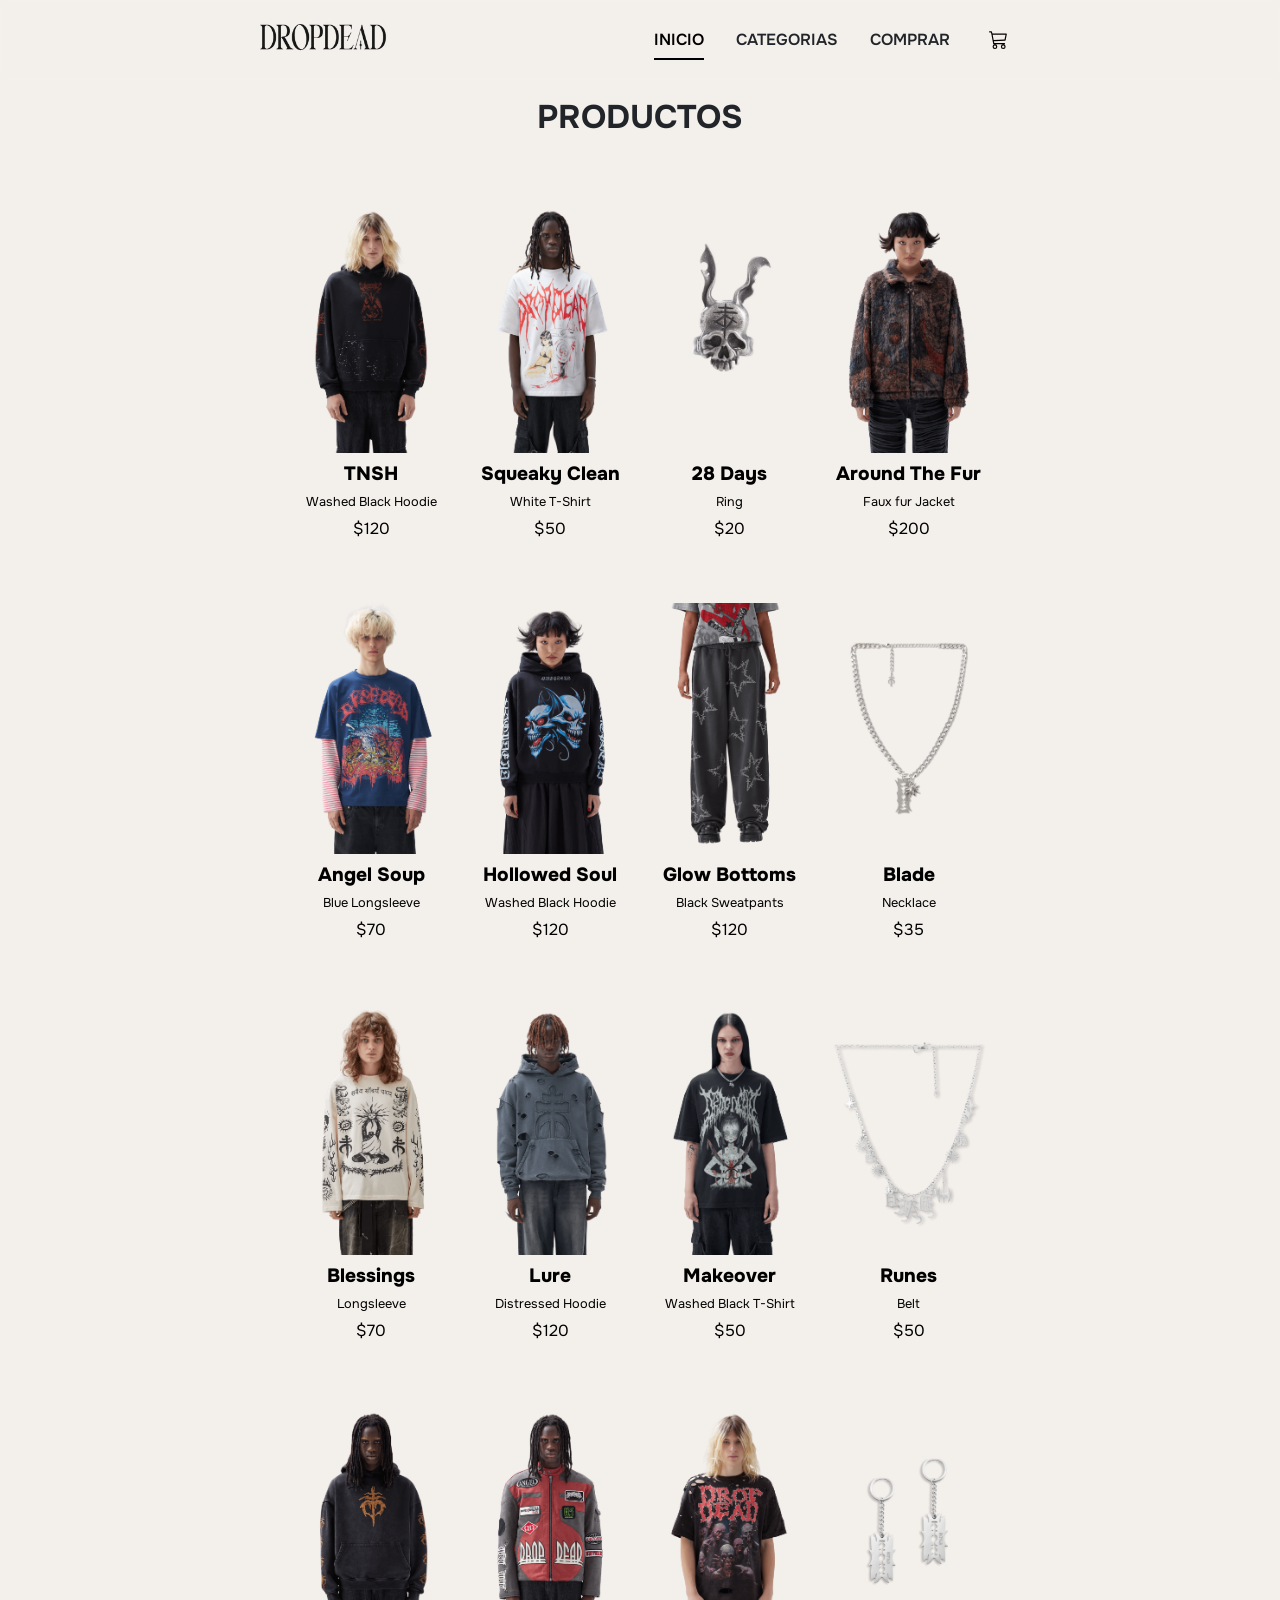
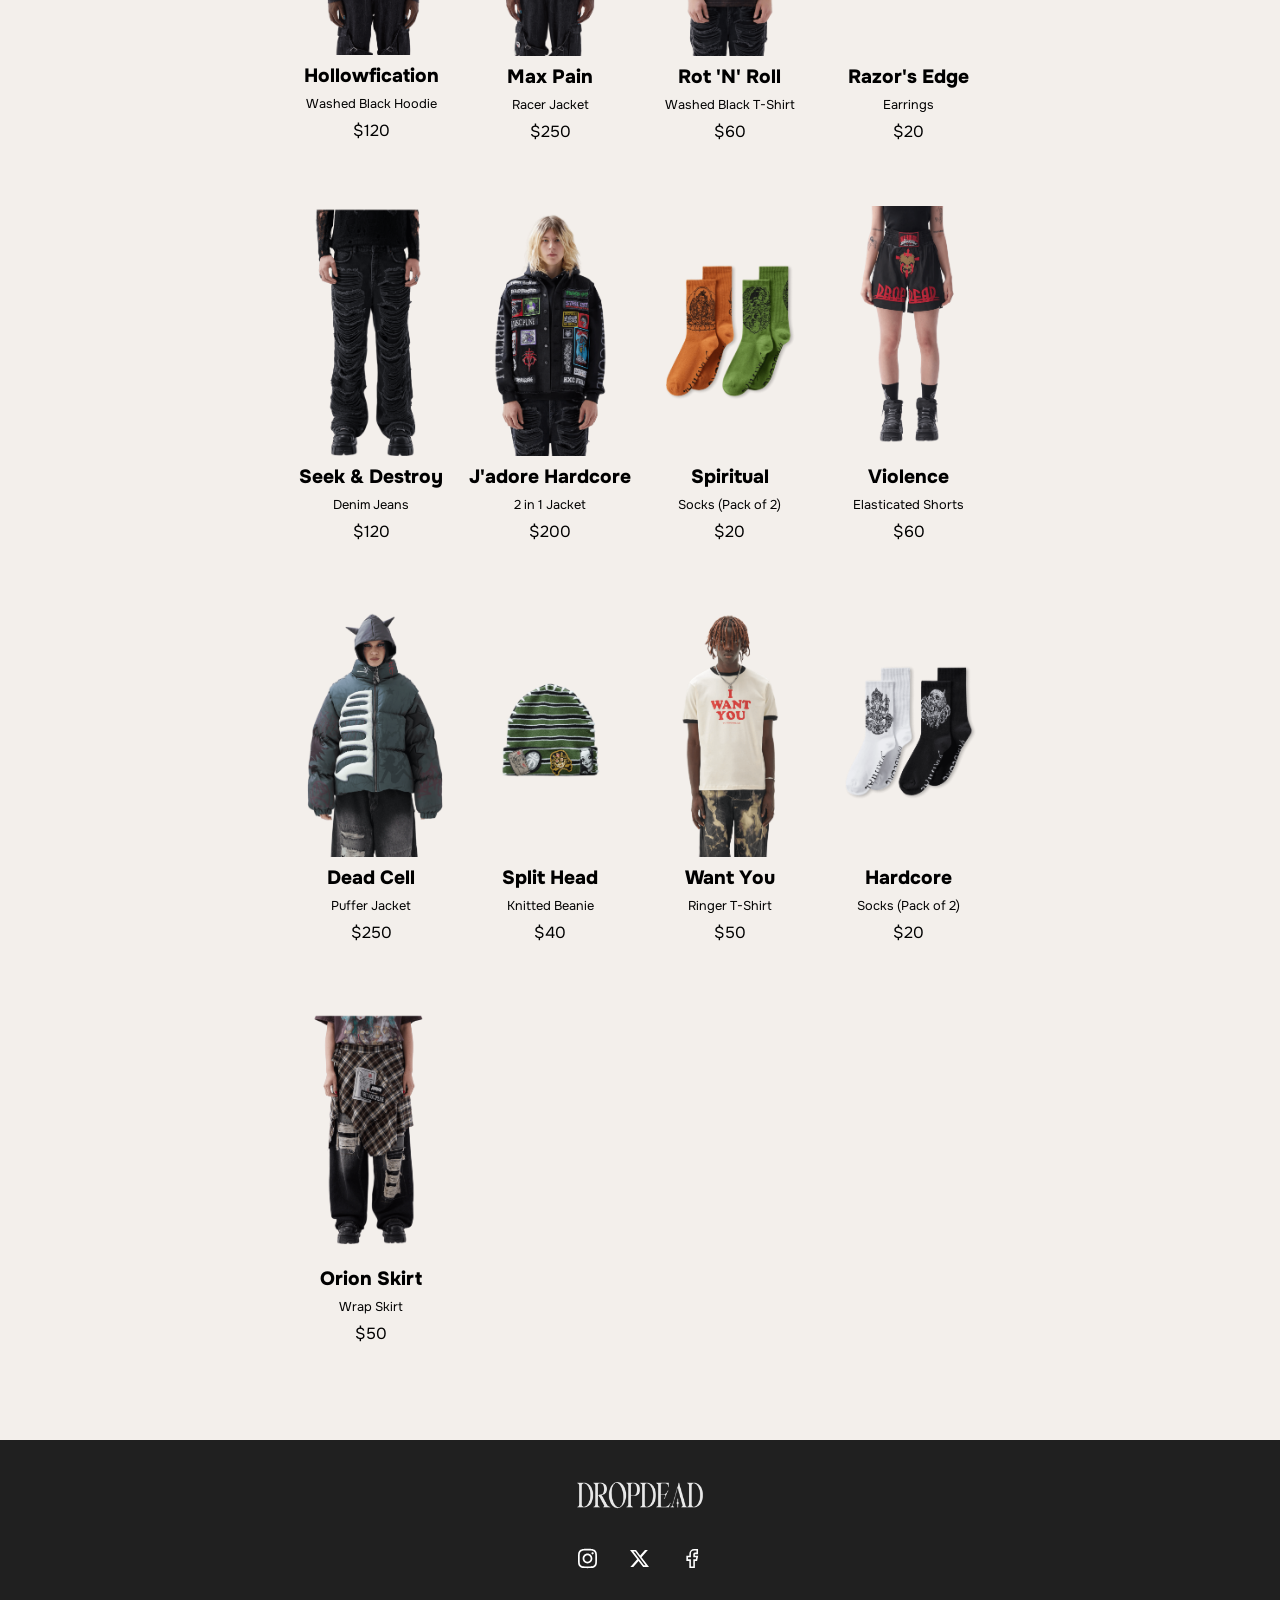
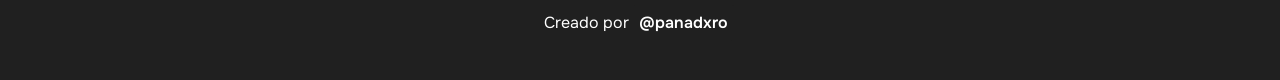
==== categorias.html @ 0d73b80f "-" ====
<!doctype html>
<html lang="es">
    <head>
        <meta charset="utf-8" />
        <title>DROPDEAD E-COMMERCE</title>
        <meta name="viewport" content="width=device-width, initial-scale=1.0,user-scalable=no" />
        <link rel="shortcut icon" href="assets/icon/faviconDrop.png" />
        <link rel="stylesheet" href="css/bootstrap.css">
        <link rel="stylesheet" href="css/style.css">
    </head>
    <body>
    <header>
      <nav class="navt">
        <h1><a href="index.html">DROPDEAD</a></h1>
        <ul class="nav-list nav-underline">
          <li><a class="nav-link active" href="index.html">INICIO</a></li>
          <li class="dropdown">
            <a class="nav-link" href="#pag-categorias">CATEGORIAS</a>
            <ul class="dropdown-menu">
              <li><a href="#pag-categorias">TODO</a></li>
              <li><a href="?cat=Remeras">REMERAS</a></li>
              <li><a href="?cat=Buzos">BUZOS</a></li>
              <li><a href="?cat=Camperas">CAMPERAS</a></li>
              <li><a href="?cat=Pantalones">PANTALONES</a></li>
              <li><a href="?cat=Accesorios">ACCESORIOS</a></li>
            </ul>
          </li>
          <li><a class="nav-link" href="comprar.html">COMPRAR</a></li>
          <li>
            <button class="icon a-cart" type="button" data-bs-toggle="offcanvas" data-bs-target="#offcanvasRight" aria-controls="offcanvasRight">
              <small class="d-lg-none">Carrito</small>
              <span class="badge bg-danger cantidades-carrito">0</span>
            </button>           
          </li>
        </ul>
      </nav>  
    </header>
      <main id="pag-categorias">
        <section class="seccion-productos">
          <h1 class="titulo-2" id="tit-categoria">PRODUCTOS</h1>
          <div id="productos"> 
          </div>
        </section>   
        <sidebar class="offcanvas offcanvas-end" tabindex="-1" id="offcanvasRight" aria-labelledby="offcanvasRightLabel">
          <section class="carrito-section">
            <div class="cart-head">
              <button type="button" class="btn-close" data-bs-dismiss="offcanvas" aria-label="Close"></button>
              <h2>CARRITO</h2>
              <button id="reset"><small>Vaciar carrito</small>
                <span class="badge bg-danger cantidades-carrito">0</span>
              </button>
            </div>
            <ul id="lista-carrito">
              
            </ul>
            <article class="info">
              <p>TOTAL:<span id="total-carrito"></span></p>
              <a href="comprar.html" id="botonCompra" class="boton">Comprar</a>
            </article>
          </section>
        </sidebar>
          <div class="modal fade" id="modal-publicidad" tabindex="-1" aria-labelledby="exampleModalCenterTitle" style="display: none;" aria-hidden="true">
            <section class="modal-dialog modal-lg modal-dialog-centered">
              <picture class="modal-content">
                <button type="button" class="btn-close" data-bs-dismiss="modal" aria-label="Close"></button>
                <source media="(max-width: 576px)" srcset="./assets/fondos/banner-squeaky-clean.png">
                <source media="(max-width: 1024px)" srcset="./assets/fondos/banner-hollowfication.png">
                <img id="banner" src="./assets/fondos/banner-dead-cell.png" alt="">
              </picture>
            </section>
          </div>
          
          <div class="modal fade" id="modalAutor" tabindex="-1" aria-labelledby="exampleModalCenterTitle" style="display: none;" aria-hidden="true">
            <section class="modal-dialog modal-lg modal-dialog-centered">
              <div class="modal-content">
                <section class="modal-body">
                  <article class="datosAutor">
                    <h3>PANADERO LUCAS</h3>
                    <a class="link-correo" href="mailto:lucasn.panadero@gmail.com">Contactame por correo</a>
                    <p>Final de Programación I e Interacción con Dispositivos Móviles</p>
                    <p>Programación y Diseño Web DWT2AP 2024</p>
                    <ul>
                      <li><a href="https://www.linkedin.com/in/panadxro" target="_blank" class="icon a-linkedin"><small class="d-none">Linkedin</small></a></li>
                      <li><a href="https://github.com/panadxro" target="_blank" class="icon a-github"><small class="d-none">Github</small></a></li>
                      <li><a href="https://www.behance.net/panadxro" target="_blank" class="icon a-behance"><small class="d-none">Behance</small></a></li>
                    </ul>
                  </article>
                  <figure>
                    <img title="Lucas Panadero" src="assets/fondos/profile.jpg" alt="Foto de perfil de Lucas Panadero">
                  </figure>
                </section>
                <div class="modal-footer">
                  <button type="button" data-bs-dismiss="modal">Close</button>
                </div>
              </div>
            </section>
          </div>
        </main>

    <footer>
      <h4><a href="index.html">DROPDEAD</a></h4>
      <ul>
        <li><a href="https://www.instagram.com/dropdeadofficial" target="_blank" class="icon a-insta"><small class="d-none">Instagram</small></a></li>
        <li><a href="https://twitter.com/DropDeadUK" target="_blank" class="icon a-tw"><small class="d-none">Twitter</small></a></li>
        <li><a href="https://www.facebook.com/DROPDEADOFFICIAL/" target="_blank" class="icon a-fb"><small class="d-none">Facebook</small></a></li>
      </ul>
      <article>
        <p>Creado por</p>
        <button type="button" data-bs-toggle="modal" data-bs-target="#modalAutor">@panadxro</button>
      </article>
    </footer>  
    <script src="js/bootstrap.bundle.min.js"></script>
    <script src="js/parcial.js"></script>
  </body>
</html>
---- css/style.css ----
@import url('https://fonts.googleapis.com/css2?family=Onest:wght@100;400;600;900&display=swap');

*, *::after, *::before {
  padding: 0;
  margin: 0;
  box-sizing: border-box;
  font-family: Onest;
}
html {
  scroll-behavior: smooth;
}
body {
  position: relative;
  background-color: #f3efeb;
}
img, figure {
  width: 100%;
  object-fit: cover;
  object-position: center;
  overflow: hidden;
}
ul, ol {
  list-style: none;
}
a {
  text-decoration: none;
  color: black;
}
main > section {
  margin: 6em 8em;
}
button {
  background: none;
  border: none;
  font-weight: 600;
}
table {
  width: 100%;
}
tr {
  display: flex;
  justify-content: space-between;
  padding: 1em;
  background-color: white;
  border: solid #202020 1px;
}
table tr:first-child {
  border-bottom: none;
}
th {
  font-weight: normal;
}
iframe {
  height: 100%;
  width: 100%;
  object-fit: contain;
  object-position: center;
  overflow: hidden;
}
/* Componentes */
.boton {
  background-color: #202020;
  max-width: max-content;
  color: white;
  padding: 1em;
  font-weight: bold;
  border-radius: .2em;
}
.boton:hover {
  background-color: #393939;
  transition: background-color 0.2s ease-in-out;
}
.icon {
  background-repeat: no-repeat;
  background-size: 1.2rem;
  background-position: center;
  height: 1.3em;
  width: 1.3em;
  background-color: transparent;
  border: none;
}
/* Header */
header {
  width: 100vw;
  position: fixed;
  top: 0;
  z-index: 2;
  backdrop-filter: blur(.1rem);
}
.navt {
  display: flex;
  justify-content: space-evenly;
  align-items: center;
  height: 5rem;
  position: sticky;
  transition: background-color .3s ease, filter .3s ease-in-out;
}
.navt h1 a {
  background: url(../assets/icon/NEW_SITE_LOGO_BLACK_220x.png) no-repeat center center;
  height: 2rem;
  aspect-ratio: 110 / 27;
  display: inline-block;
  text-indent: -999px;
  overflow: hidden;
  background-size: contain;
}
.nav-list {
  display: flex;
  justify-content: space-between;
  align-items: center;
  gap: 1em;
}
.nav-list > li {
  font-weight: 600;
  padding: .5em;
}
.nav-list a {
  padding: .5em;
}
.dropdown:hover .dropdown-menu { 
  display: block !important;
  backdrop-filter: blur(.1rem);
  background-color: #dfdfdf;
  border: none;
}
.dropdown-menu {
  border-radius: 0;
  margin-top: .5em;
}
.dropdown-menu li a{
  display: block;
  padding: 1em;
  color: black;
}
.dropdown-menu li a:hover{
  background-color: #bfbfbf;
}
.a-cart {
  padding: 1em;
  background-image: url("data:image/svg+xml,<svg xmlns='http://www.w3.org/2000/svg' fill='currentColor' class='bi bi-cart3' viewBox='0 0 16 16'><path d='M0 1.5A.5.5 0 0 1 .5 1H2a.5.5 0 0 1 .485.379L2.89 3H14.5a.5.5 0 0 1 .49.598l-1 5a.5.5 0 0 1-.465.401l-9.397.472L4.415 11H13a.5.5 0 0 1 0 1H4a.5.5 0 0 1-.491-.408L2.01 3.607 1.61 2H.5a.5.5 0 0 1-.5-.5M3.102 4l.84 4.479 9.144-.459L13.89 4zM5 12a2 2 0 1 0 0 4 2 2 0 0 0 0-4m7 0a2 2 0 1 0 0 4 2 2 0 0 0 0-4m-7 1a1 1 0 1 1 0 2 1 1 0 0 1 0-2m7 0a1 1 0 1 1 0 2 1 1 0 0 1 0-2'/></svg>");
  position: relative;
}
.a-cart > .badge {
  padding: .3em .6em;
  border-radius: 0 !important;
  position: absolute;
  top: 0;
  right: -11px;
}
/* Cart */
.carrito-section {
  flex-direction: column;
  justify-content: space-between;
  height: 100%;
  position: relative;
}
.offcanvas {
  background-color: #f3efeb !important;
  padding: 1em;
}
.cart-head {
  display: flex;
  flex-direction: row;
  justify-content: space-between;
  align-items: center;
}
.cart-head h2 {
  font-size: 1.2em;
  font-weight: 800;
}

#reset {
  padding: 1em;
  border: none;
  position: relative;
  background-image: url("data:image/svg+xml,<svg xmlns='http://www.w3.org/2000/svg' width='24' height='24' fill='currentColor' class='bi bi-trash3-fill' viewBox='0 0 16 16'><path d='M11 1.5v1h3.5a.5.5 0 0 1 0 1h-.538l-.853 10.66A2 2 0 0 1 11.115 16h-6.23a2 2 0 0 1-1.994-1.84L2.038 3.5H1.5a.5.5 0 0 1 0-1H5v-1A1.5 1.5 0 0 1 6.5 0h3A1.5 1.5 0 0 1 11 1.5m-5 0v1h4v-1a.5.5 0 0 0-.5-.5h-3a.5.5 0 0 0-.5.5M4.5 5.029l.5 8.5a.5.5 0 1 0 .998-.06l-.5-8.5a.5.5 0 1 0-.998.06Zm6.53-.528a.5.5 0 0 0-.528.47l-.5 8.5a.5.5 0 0 0 .998.058l.5-8.5a.5.5 0 0 0-.47-.528ZM8 4.5a.5.5 0 0 0-.5.5v8.5a.5.5 0 0 0 1 0V5a.5.5 0 0 0-.5-.5'/></svg>");
  background-repeat: no-repeat;
  background-position: center;
}
#reset > small {
  display: none;
}
#reset > .badge{
  border-radius: 0 !important;
  position: absolute;
  top: 0;
  left: -10px;
}
#lista-carrito {
  list-style: none;
  display: flex;
  margin-block: 1em;
  padding-block-end: 10em;
  gap: 1.5em;
  flex-direction: column;
  width: 100%;
  height: 100%;
  overflow: overlay;
  scrollbar-gutter: stable;
}
.item-producto {
  display: flex;
  padding: .5em;
  align-items: center;
  justify-content: space-between;
  gap: 3em;
}
.descrip-car{
  display: flex;
  justify-content: center;
  gap: 1em;
}
.cantidad-prod {
  display: inline-block;
  text-align: end;
}
.miniportada {
  width: 5em;
  aspect-ratio: 1 / 1;
}
#pag-comprar .del {
  display: none;
}
.del {
  font-weight: 800;
  border: none;
  margin: 1em;
}
.del:hover {
  color: #393939;
  text-decoration: underline;
}
.product-del {
  padding: .5em;
  display: block;
  cursor: pointer;
  font-weight: 800;
}
.titulo-car {
  line-height: 1.5em;
  font-size: 1em;
  font-weight: 800;
  width: 100%;
}
.titulo-car p {
  display: flex;
  justify-content: space-between;
}
.no-productos {
  display: flex;
  height: 100%;
  justify-content: center;
  align-items: center;
  font-size: calc(1rem + .5vw);
  font-weight: bold;
}
.info {
  position: sticky;
  bottom: 0;
  background-color: #f3efeb;
  border-top: solid 1px rgb(189, 189, 189);
  padding-block: 1em;
  display: flex;
  flex-direction: column;
  gap: 1em;
}
.info p {
  font-weight: 800;
  display: flex;
  margin-inline: .5em;
}
#total-carrito{
  display: inline-block;
  text-align: end;
  flex: auto;
}
#botonCompra {
  max-width: 100%;
  border: none;
  padding: 1em 3em;
  text-align: center;
  background-color: #202020;
  color: white;
}
#botonCompra:hover {
  background-color: #393939;
} 
.desabilitado {
  background-color: #c2bfbc !important;
  cursor: not-allowed;
}
.cantidades-carrito {
  display: none;
}
/* Footer */
footer {
  background: #202020;
  color: white;
  height: 15rem;
  padding: 2em;
  display: flex;
  flex-direction: column;
  align-items: center;
  justify-content: space-around;
}
footer h4 a {
  background: url(../assets/icon/NEW_SITE_LOGO_BLACK_220x.png) no-repeat center center;
  filter: invert(100%);
  height: 2rem;
  aspect-ratio: 110 / 27;
  display: inline-block;
  text-indent: -999px;
  overflow: hidden;
  background-size: contain;
}
footer ul {
  display: flex;
  justify-content: center;
}
footer ul li {
  padding: 1em;
}
footer ul li a {
  display: inline-block;
  height: 2rem;
  width: 2rem;
}
footer p {
  display: inline;
}
footer button {
  background-color: #202020;
  border-radius: .4em;
  color: white;
  display: inline;
  border: none;
  padding: .5em;
  margin-left: -.1em;
}
footer button:hover {
  background-color: #393939;
}
footer button:active {
  background-color: #202020;
}
footer a {
  color: white;
}
.a-insta {
  background-image: url("data:image/svg+xml,<svg fill='currentColor' style='color: white' xmlns='http://www.w3.org/2000/svg' viewBox='0 0 448 512'><!--!Font Awesome Free 6.5.1 by @fontawesome - https://fontawesome.com License - https://fontawesome.com/license/free Copyright 2024 Fonticons, Inc.--><path d='M224.1 141c-63.6 0-114.9 51.3-114.9 114.9s51.3 114.9 114.9 114.9S339 319.5 339 255.9 287.7 141 224.1 141zm0 189.6c-41.1 0-74.7-33.5-74.7-74.7s33.5-74.7 74.7-74.7 74.7 33.5 74.7 74.7-33.6 74.7-74.7 74.7zm146.4-194.3c0 14.9-12 26.8-26.8 26.8-14.9 0-26.8-12-26.8-26.8s12-26.8 26.8-26.8 26.8 12 26.8 26.8zm76.1 27.2c-1.7-35.9-9.9-67.7-36.2-93.9-26.2-26.2-58-34.4-93.9-36.2-37-2.1-147.9-2.1-184.9 0-35.8 1.7-67.6 9.9-93.9 36.1s-34.4 58-36.2 93.9c-2.1 37-2.1 147.9 0 184.9 1.7 35.9 9.9 67.7 36.2 93.9s58 34.4 93.9 36.2c37 2.1 147.9 2.1 184.9 0 35.9-1.7 67.7-9.9 93.9-36.2 26.2-26.2 34.4-58 36.2-93.9 2.1-37 2.1-147.8 0-184.8zM398.8 388c-7.8 19.6-22.9 34.7-42.6 42.6-29.5 11.7-99.5 9-132.1 9s-102.7 2.6-132.1-9c-19.6-7.8-34.7-22.9-42.6-42.6-11.7-29.5-9-99.5-9-132.1s-2.6-102.7 9-132.1c7.8-19.6 22.9-34.7 42.6-42.6 29.5-11.7 99.5-9 132.1-9s102.7-2.6 132.1 9c19.6 7.8 34.7 22.9 42.6 42.6 11.7 29.5 9 99.5 9 132.1s2.7 102.7-9 132.1z'/></svg>");
}
.a-tw {
  background-image: url("data:image/svg+xml,<svg xmlns='http://www.w3.org/2000/svg' width='16' height='16' fill='currentColor' style='color: white' class='bi bi-twitter-x' viewBox='0 0 16 16'><path d='M12.6.75h2.454l-5.36 6.142L16 15.25h-4.937l-3.867-5.07-4.425 5.07H.316l5.733-6.57L0 .75h5.063l3.495 4.633L12.601.75Zm-.86 13.028h1.36L4.323 2.145H2.865z'/></svg>");
}
.a-fb {
  background-image: url("data:image/svg+xml,<svg xmlns='http://www.w3.org/2000/svg' width='1em' height='1em' viewBox='0 0 24 24'><path fill='currentColor' style='color: white' d='M8 6a6 6 0 0 1 6-6h5v6.5h-4v2h4.247L17.802 15H15v9H8v-9H4.25V8.5H8zm6-4a4 4 0 0 0-4 4v4.5H6.25V13H10v9h3v-9h3.198l.555-2.5H13v-4a2 2 0 0 1 2-2h2V2z'/></svg>");
  background-size: 1.2rem;
}
/* Modal Autor */
#modalAutor {
  z-index: 1;
}
#modalAutor .modal-content {
  background-color: floralwhite;
}
#modalAutor .modal-body {
  display: flex;
  justify-content: space-between;
}
#modalAutor article {
  display: flex;
  flex-direction: column;
  gap: 1em;
}
#modalAutor figure {
  width: auto;
}
#modalAutor img {
  width: 250px;
}
#modalAutor ul {
  display: flex;
  flex-direction: row;
  gap: .5em;
}
#modalAutor li a {
  display: block;
  padding: 1.1em;
  border-radius: .3em;
}
#modalAutor .modal-footer button {
  padding: .5em 1em;
  color: white;
  background-color: #202020;
}
.datosAutor h3 {
  font-size: calc(1.325em + 0.9vw);
}
.link-correo {
  display: -webkit-inline-box;
  font-weight: 600;
}
.link-correo:hover {
  color: #393939;
  text-decoration: underline;
}
.a-linkedin {
  background-image: url('/assets/icon/linkedin.svg');
  background-size: 1.5rem 2rem;
}
.a-github {
  background-image: url('/assets/icon/github.svg');
  background-size: 1.8rem 1.8rem;
  color: white;
}
.a-behance {
  background-image: url('/assets/icon/behance.svg');
  background-size: 2rem 2rem;
}
/* Presentación */
.inicio {
  display: flex;
  flex-direction: row;
  justify-content: space-evenly;
  align-items: center;
  min-height: 100dvh;
  margin: 0;
}
.inicio article {
  display: flex;
  flex-direction: column;
  justify-content: space-between;
  width: 30rem;
  gap: 2em;
}
.inicio article p {
  line-height: 2em;
  font-weight: 600;
}
.inicio h2 {
  font-size: calc(1.375rem + 1.5vw);
  text-wrap: pretty;
}
.inicio figure {
  max-width: 20rem;
}
/* Nosotros */
.nosotros {
  display: flex;
  flex-direction: column;
  align-items: center;
  gap: 2em;
}
.nosotros article {
  display: flex;
  gap: 2em;
  align-items: center;
}
.nosotros article > p {
  line-height: 2em;
  font-size: 1.1em;
  font-weight: 600;
}
.nosotros picture {
  width: 20vw;
  overflow: hidden;
}
.nosotros picture img {
  width: 100%;
}
.nosotros p {
  max-width: 30rem;
}
/* Detalles */
.detalles {
  display: flex;
  flex-direction: column;
  align-items: center;
  gap: 3em;
}
.detalle-box {
  display: flex;
  gap: 4em;
}
.detalle-box article {
  display: flex;
  flex-direction: column;
  gap: .5em;
  text-align: center;
  min-width: 15rem;
  max-width: 15rem;
}
.detalle-box h3 {
  display: flex;
  flex-direction: column;
  align-items: center;
  gap: 1em;
}
.detalles > p {
  text-align: center;
  line-height: 2em;
}
.detalles > p a {
  color: green;
  font-weight: 600;
}
.detalles > p a:hover {
  color: limegreen;
  text-decoration: underline;
}
#botellas::before {
  display: block;
  content: '';
  background-image: url("../assets/icon/bottle.svg");
  background-size: 4rem 4rem;
  background-repeat: no-repeat;
  width: 4rem;
  height: 4rem;
}
#co2::before {
  display: block;
  content: '';
  background-image: url("../assets/icon/earth.svg");
  background-size: 4rem 4rem;
  background-repeat: no-repeat;
  width: 4rem;
  height: 4rem;
}
#arboles::before {
  display: block;
  content: '';
  background-image: url("../assets/icon/trees.svg");
  background-size: 4rem 4rem;
  background-repeat: no-repeat;
  width: 4rem;
  height: 4rem;
} 
.novedades {
  display: flex;
}
.novedades figure {
  background-color: #bfbfbf;
  max-height: 25rem;
  max-width: 50rem;
}
/* Novedades */
.novedades {
  width: 80%;
}
.novedades > figure {
  aspect-ratio: 16 / 9;
}
.carousel-caption {
  background-color: rgba(0, 0, 0, .4);
}
/* Newsletter */
.newsletter {
  display: flex;
  flex-direction: column;
  align-items: center;
  gap: 2rem;
}
.newsletter p {
  font-weight: 600;
  font-size: 1.1em;
}
.form-newsletter {
  display: flex;
  flex-direction: column;
  justify-content: center;
  align-items: center;
  gap: 2em;
  max-height: 40rem;
}
.form-newsletter fieldset {
  border: none;
  display: flex;
  flex-direction: column;
  gap: 2em;
}
.form-newsletter legend {
  display: none;
}
.form-newsletter div {
  display: flex;
  flex-direction: column;
  width: 40rem;
}
.form-newsletter fieldset div label {
  display: none;
}
.form-newsletter fieldset div input {
  height: 4rem;
  padding: 1em;
}
.form-newsletter textarea {
  padding: 1em;
  resize: none;
  height: 8rem;
}
.form-newsletter .boton {
  cursor: pointer;
  padding: 0;
}
.form-newsletter .boton input {
  padding: 1.5em;
  background:none;
  color: white;
  width: 40rem;
  font-weight: bold;
  border: none;
  cursor: pointer;
}
/* Categorias */
#modal-publicidad {
  z-index: 3;
}
#modal-publicidad .modal-content {
  overflow: hidden;
  position: relative;
}
#modal-publicidad .modal-content .btn-close {
  position: absolute;
  background-color: white;
  filter: invert(100%);
  right: 0;
  margin: .5em;
}
/* PRODUCTOS */
.sec-productos {
  display: flex;
  flex-direction: column;
  align-items: center;
  gap: 4em;
}
.sec-productos .card:nth-child(n + 9) {
  display: none;
}
.seccion-productos {
  display: flex;
  flex-direction: column;
  align-items: center;
  gap: 4em;
}
.titulo-2 {
  text-transform: uppercase;
  font-size: calc(1.325rem + 0.9vw);
}
#productos {
  display: grid;
  grid-template-columns: repeat(4, 1fr);
  row-gap: 4em;
  width: 70%;
  margin: auto;
}
.card {
  display: flex;
  align-items: center;
  max-width: 20rem;
  background: none;
  border: none;
  position: relative;
  /* flex: 1 0 230px; */
}
.card a {
  display: flex;
  flex-direction: column;
  align-items: center;
  gap: .5em;
}
.card figure {
  aspect-ratio: 5 / 7;
}
.card h3 {
  font-size: 1.2em;
  font-weight: 800;
}
.card p {
  font-size: .8em;
}
.price {
  font-size: 1em !important;
}
.card:hover .add {
  display: block;
}
.card > .add {
  display: none;
  padding: 1em;
  font-size: .8em;
  font-weight: bold;
  text-transform: uppercase;
  color: #f3efeb;
  border: none;
  position: absolute;
  width: 100%;
  bottom: 25%;
  z-index: 1;
}
/* Comprar */
.sect-comprar {
  display: flex;
  /* align-items: center; */
  margin: 0;
  padding: 5em;
  min-height: 100vh;
  justify-content: space-around;
}
.sect-comprar .carrito-section {
  height: fit-content;
}
.sect-comprar #lista-carrito {
  width: 35vw;
  height: fit-content;
  padding: 0;
}
.sect-comprar form {
  display: flex;
  flex-direction: column;
  justify-content: center;
  align-items: center;
  gap: 1em;
  width: 35vw;
}
.sect-comprar legend {
  font-weight: bold;
}
.sect-comprar form fieldset {
  border: none;
  display: flex;
  flex-direction: column;
  gap: 1em;
  width: 100%;
  margin-block: 1em;
}
.sect-comprar form div {
  display: flex;
  align-items: center;
  gap: 1em;
  position: relative;
}
#ofertas, #credito, #debito {
  width: fit-content;
  height: fit-content;
}
.entrada label {
  display: none;
  position: absolute;
  margin: .6em;
  font-size: .8em;
  top: 0;
}
.sect-comprar form fieldset div input {
  height: 4rem;
  /* padding: 2em 2em 1em .5em; */
  /* font-size: .8em; */
  padding: 1em;
  width: 100%;
  position: relative;
}
select {
  height: 4rem;
/*   padding: 2em 2em 1em .5em;
  font-size: .8em; */
  padding: 1em;
  width: 100%;
  position: relative;
}
.form-submit {
  display: flex;
  justify-content: space-between;
  min-width: 100%;
  padding: 0;
}
.sect-comprar form .boton input {
  padding: 1.5em;
  background:none;
  color: white;
  width: 100%;
  font-weight: bold;
  border: none;
  cursor: pointer;
}
.volver {
  background: none;
  border: none;
  font-weight: 600;
}
.volver:hover {
  content: '';
  color: #393939;
  text-decoration: underline;
}
#pag-comprar .info {
  background-color: #f3efeb;

}
#pag-comprar .cart-head{
  display: none;
}
#pag-comprar .desabilitado {
  display: none;
}
#pag-comprar .a-cart {
  cursor:default;
}

/* Comprobante */
#pag-comprobante {
  display: flex;
  flex-direction: column;
  justify-content: center;
  align-items: center;
  width: 60%;
  margin: auto;
  padding-block: 4em;
  min-height: 100vh;
  position: static;
}
#datosPersonales h1 {
  text-align: center;
  padding: 1em;
}
#pag-comprobante .a-cart {
  cursor: default;
}
#pag-comprobante #lista-carrito {
  padding: 0;
  width: 80%;
  margin: auto;
}
#pag-comprobante .del {
  display: none;
}
#pag-comprobante .cart-head{
  display: none;
}
#pag-comprobante .cart-head {
  display: none;
}
#pag-comprobante .info {
  position: static;
  background: none;
}
#pag-comprobante #botonCompra {
  margin: 1em;
}
#pag-comprobante .volver {
  display: none;
}
/* Detalle producto */
.detalle-producto {
  margin: auto;
  padding: 5em;
  width: 80%;
  min-height: 100vh;
  display: flex;
  justify-content: space-between;
  gap: 2em;
}
.detalle-producto .carousel {
  width: 65vh;
  max-width: 65vh;
  display: flex;
  flex-direction: column;
  justify-content: center;
  overflow: hidden;
}
.detalle-producto .carousel-inner {
  width: 500%;
  display: flex;
  flex-flow: row nowrap;
  justify-content: flex-start;
  align-items: center;
  padding: 1.2em;

  transition: all .5s ease;
  transform: translateX(0%);
}
.detalle-producto .carousel-item img {
  width: calc(100% / 5 - 2em);
  aspect-ratio: 1;
}
.detalle-producto img {
  object-fit: contain;
}
.detalle-producto .carousel-indicators {
  width: 100%;
  display: flex;
  flex-flow: row nowrap;
  justify-content: space-between;
  align-items: center;
}
.detalle-producto .carousel-indicators li {
  height: 4em;
  border-radius: .2em;
}
.detalle-producto .carousel-indicators img {
  width: 4em;
  aspect-ratio: 1;
  cursor: pointer;
}
.detalle-producto .carousel-indicators li:hover {
  background-color: black;
  transition: background-color 0.2s ease-in-out;
}
.detalle-producto .carousel-indicators .active {
  background-color: black;
}
#infoProducto {
  display: flex;
  flex-direction: column;
  gap: .5em;
  padding-block: 4em;
  width: 100vh;
  max-width: 100vh;
}
#cat-producto {
  color: white;
  font-weight: bold;
  font-size: .8em;
  background-color: black;
  padding: .2em .4em;
  border-radius: .3em;
  width: min-content;
}
#subtitulo-producto {
  font-weight: 600;
}
#precio-producto {
  font-weight: bold;
  font-size: calc(1rem + 0.6vw);
}
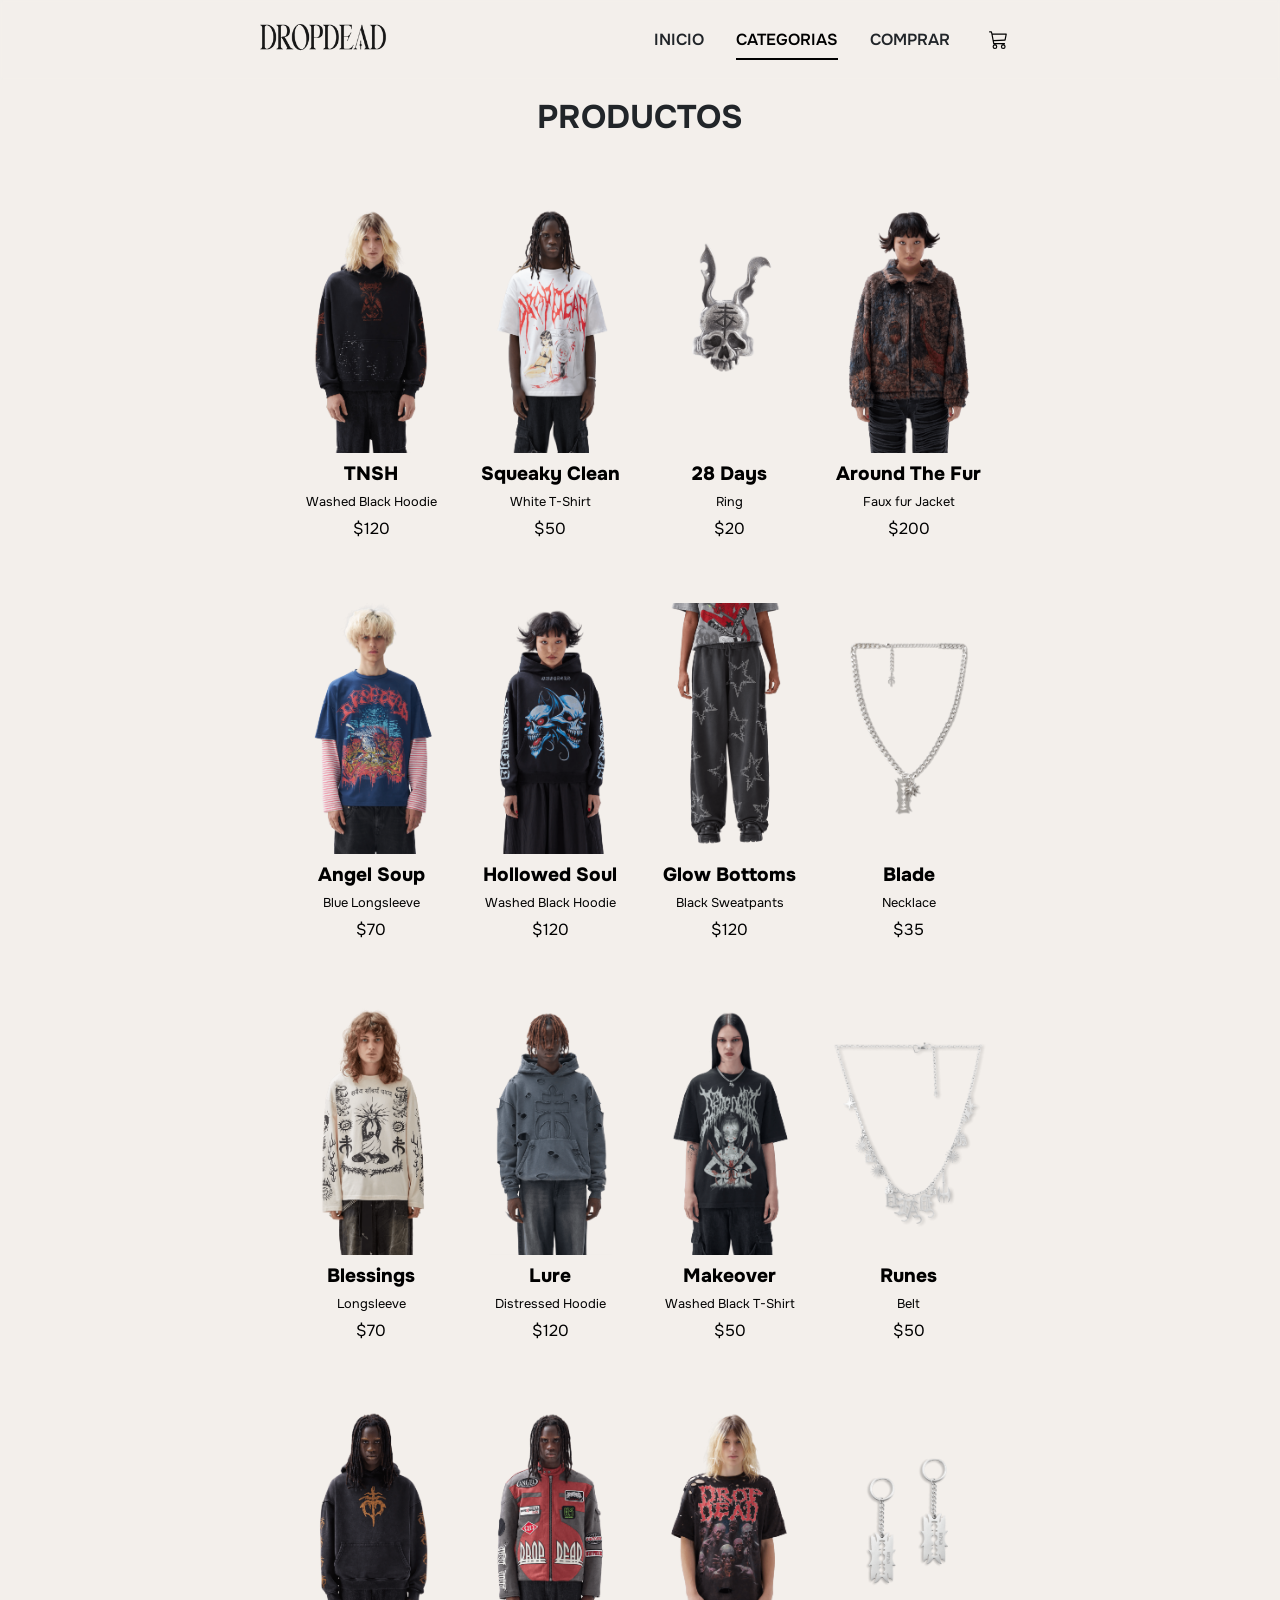
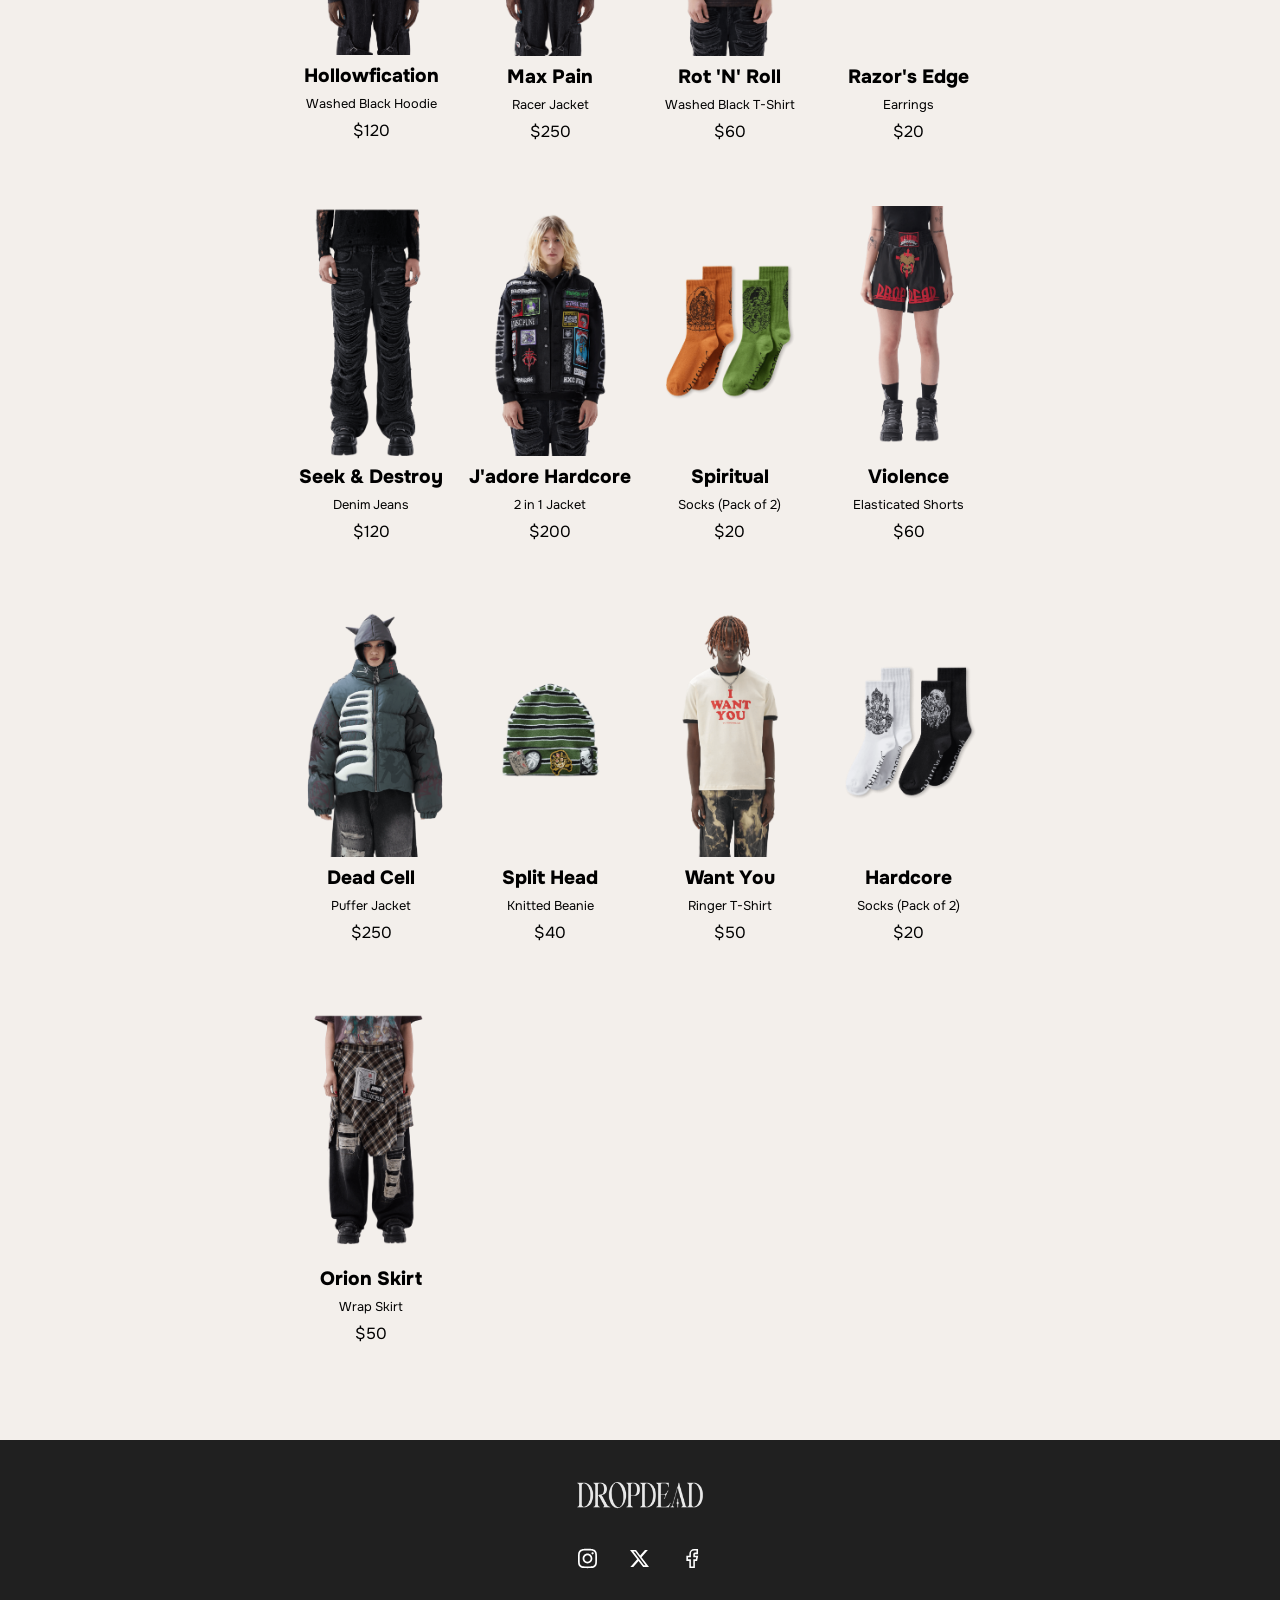
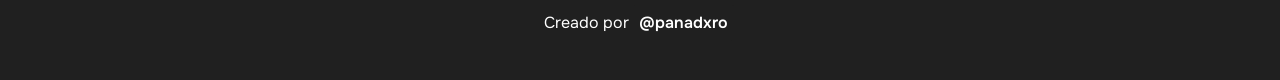
==== commit 2372ee75: "-" ====
--- a/categorias.html
+++ b/categorias.html
@@ -13,9 +13,9 @@
       <nav class="navt">
         <h1><a href="index.html">DROPDEAD</a></h1>
         <ul class="nav-list nav-underline">
-          <li><a class="nav-link active" href="index.html">INICIO</a></li>
+          <li><a class="nav-link" href="index.html">INICIO</a></li>
           <li class="dropdown">
-            <a class="nav-link" href="#pag-categorias">CATEGORIAS</a>
+            <a class="nav-link active" href="#pag-categorias">CATEGORIAS</a>
             <ul class="dropdown-menu">
               <li><a href="#pag-categorias">TODO</a></li>
               <li><a href="?cat=Remeras">REMERAS</a></li>
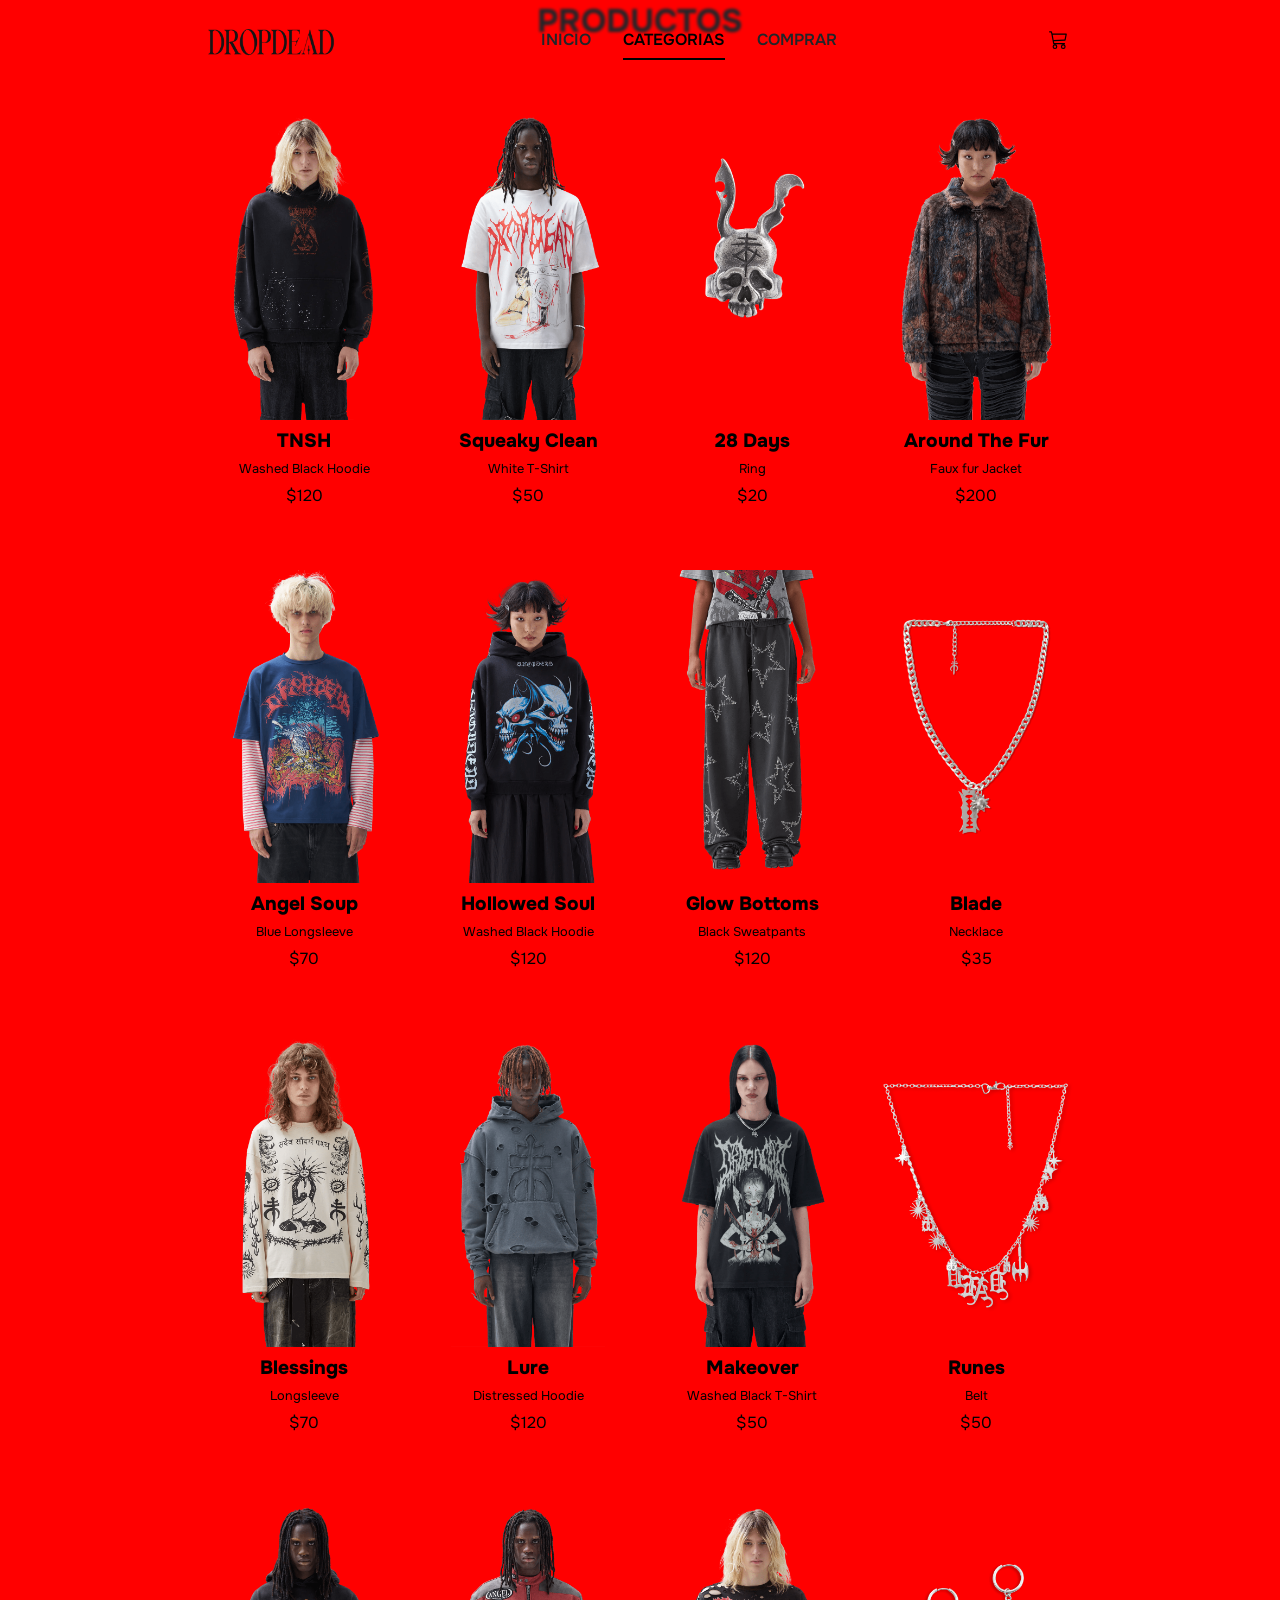
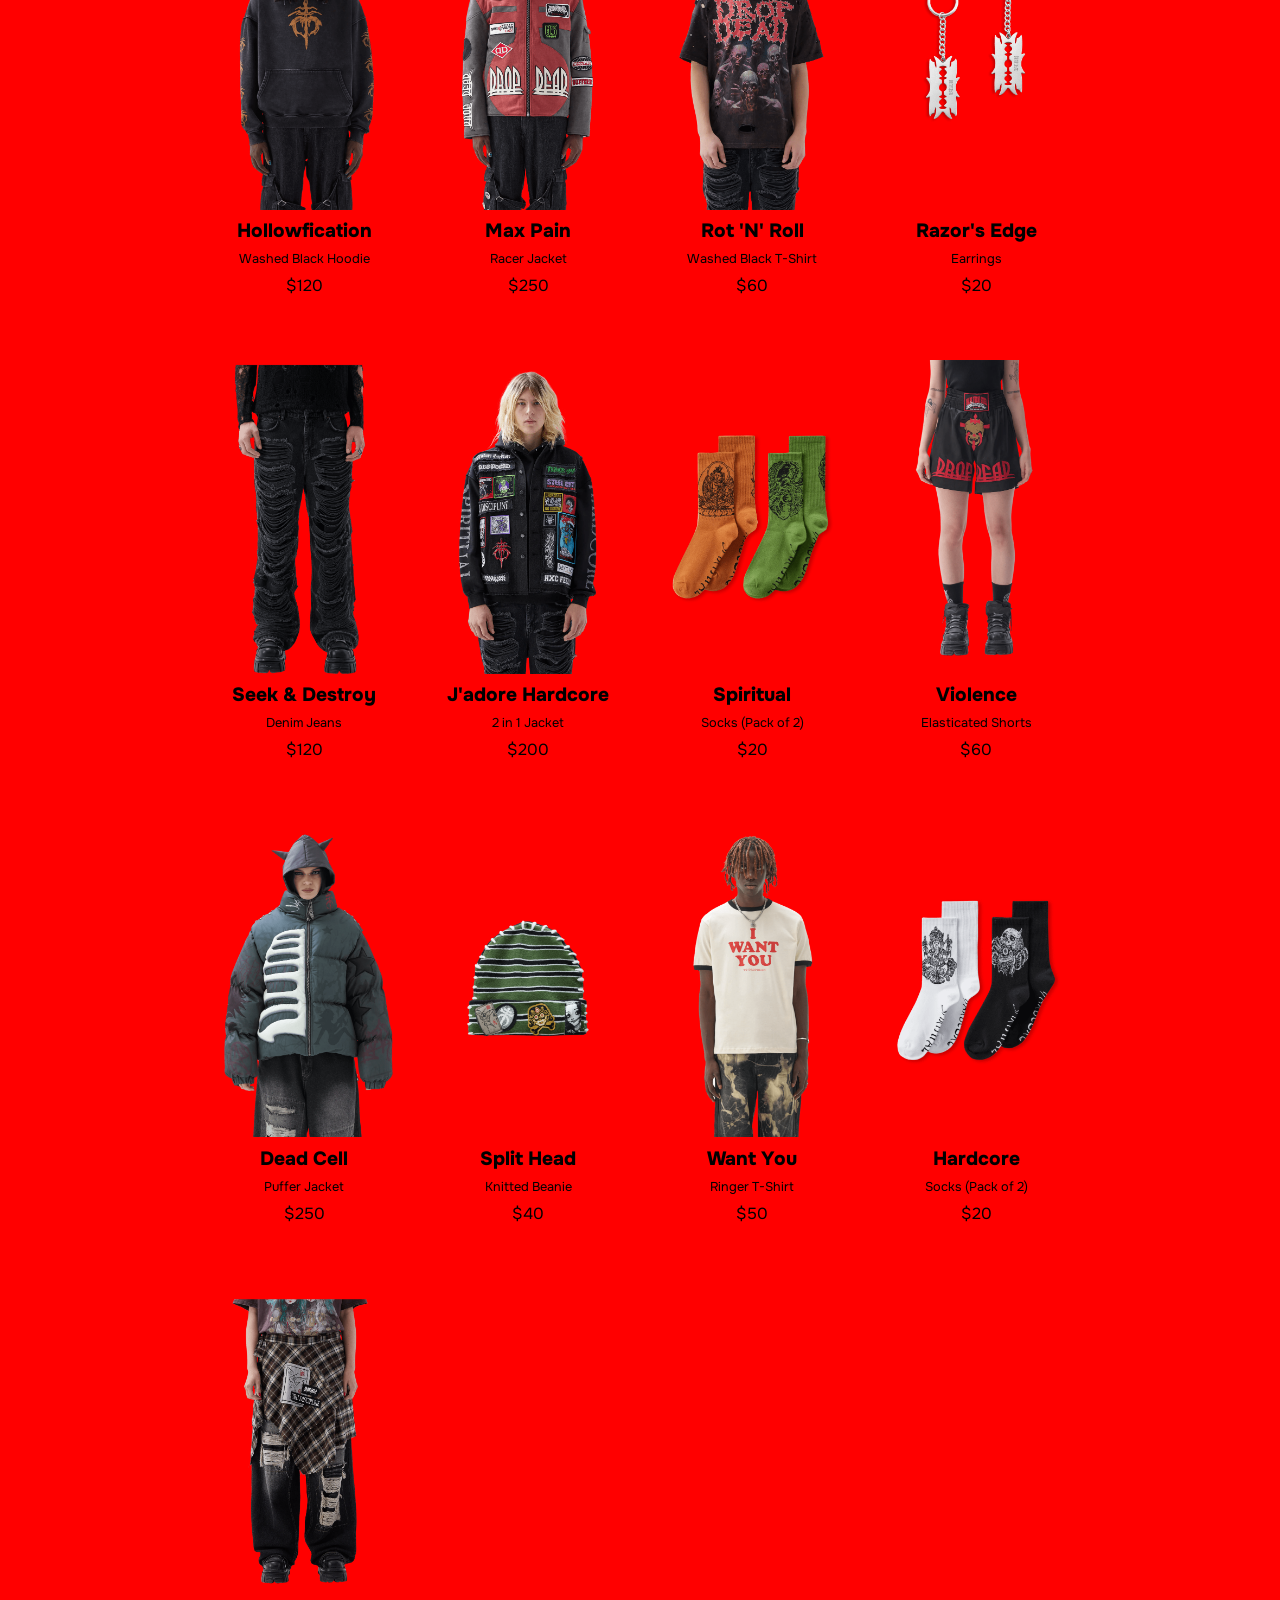
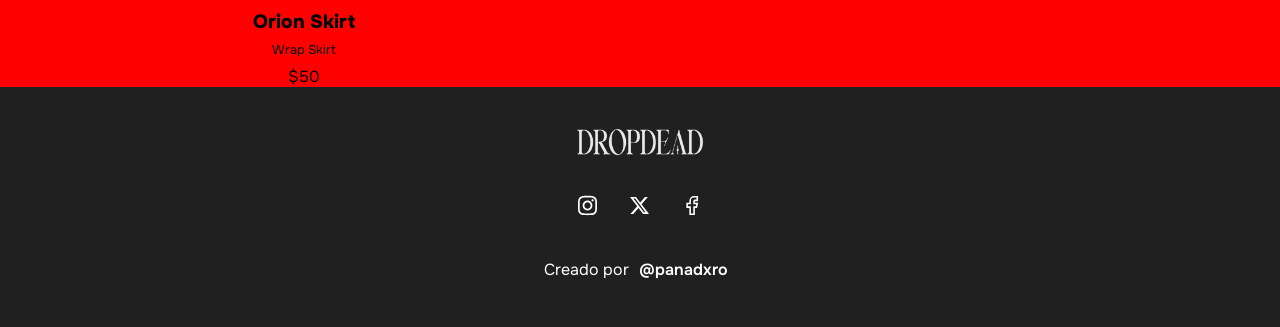
==== commit 83b4d2e6: "-" ====
--- a/categorias.html
+++ b/categorias.html
@@ -9,56 +9,102 @@
         <link rel="stylesheet" href="css/style.css">
     </head>
     <body>
-    <header>
-      <nav class="navt">
-        <h1><a href="index.html">DROPDEAD</a></h1>
-        <ul class="nav-list nav-underline">
-          <li><a class="nav-link" href="index.html">INICIO</a></li>
-          <li class="dropdown">
-            <a class="nav-link active" href="#pag-categorias">CATEGORIAS</a>
-            <ul class="dropdown-menu">
-              <li><a href="#pag-categorias">TODO</a></li>
-              <li><a href="?cat=Remeras">REMERAS</a></li>
-              <li><a href="?cat=Buzos">BUZOS</a></li>
-              <li><a href="?cat=Camperas">CAMPERAS</a></li>
-              <li><a href="?cat=Pantalones">PANTALONES</a></li>
-              <li><a href="?cat=Accesorios">ACCESORIOS</a></li>
-            </ul>
-          </li>
-          <li><a class="nav-link" href="comprar.html">COMPRAR</a></li>
-          <li>
-            <button class="icon a-cart" type="button" data-bs-toggle="offcanvas" data-bs-target="#offcanvasRight" aria-controls="offcanvasRight">
-              <small class="d-lg-none">Carrito</small>
+      <header class="navt">
+        <button 
+          class="icon a-burger" 
+          type="button" 
+          data-bs-toggle="offcanvas" 
+          data-bs-target="#navDesplegable" 
+          aria-controls="navDesplegable"
+          >
+          <small>Abrir navegador</small>
+        </button>
+        <h1><a class="a-logo" href="index.html">DROPDEAD</a></h1>
+        <nav 
+          class="nav-list offcanvas-start" 
+          id="navDesplegable" 
+          tabindex="-1" 
+          aria-labelledby="navDesplegable"
+          >
+          <div class="offcanvas-header">
+            <h2 class="offcanvas-title a-logo" 
+            id="offcanvasNavbarLabel">DropDead</h2>
+            <button 
+              class="btn-close shadow-none" 
+              data-bs-dismiss="offcanvas" 
+              data-bs-target="#navDesplegable"
+              type="button" 
+              aria-label="Close"
+              >
+              <small>Cerrar navegador</small>
+            </button>
+          </div>
+          <ul class="ul-list nav-underline" >
+            <li><a class="nav-link" href="index.html">INICIO</a></li>
+            <li class="dropdown">
+              <a 
+              class="nav-link active" 
+              data-bs-toggle="collapse" 
+              href="#dropdown-menu" 
+              role="button" 
+              aria-expanded="false" 
+              aria-controls="collapseExample">CATEGORIAS</a>
+              <ul class="collapse" id="dropdown-menu">
+                <li><a href="categorias.html">TODO</a></li>
+                <li><a href="categorias.html?cat=Remeras">REMERAS</a></li>
+                <li><a href="categorias.html?cat=Buzos">BUZOS</a></li>
+                <li><a href="categorias.html?cat=Camperas">CAMPERAS</a></li>
+                <li><a href="categorias.html?cat=Pantalones">PANTALONES</a></li>
+                <li><a href="categorias.html?cat=Accesorios">ACCESORIOS</a></li>
+              </ul>
+            </li>
+            <li><a class="nav-link" href="comprar.html">COMPRAR</a></li>
+          </ul>
+        </nav>
+        <button 
+          class="icon a-cart" 
+          type="button" 
+          data-bs-toggle="offcanvas" 
+          data-bs-target="#carritoDesplegable" 
+          aria-controls="carritoDesplegable"
+          >
+          <small>Carrito</small>
+          <span class="badge bg-danger cantidades-carrito">0</span>
+        </button>
+        <aside 
+          class="offcanvas offcanvas-end 
+          carrito-section" 
+          tabindex="-1" 
+          id="carritoDesplegable" 
+          aria-labelledby="offcanvasRightLabel"
+          >
+          <div class="cart-head">
+            <button
+             type="button"
+             class="btn-close"
+             data-bs-dismiss="offcanvas"
+             aria-label="Close"><small>Cerrar carrito</small></button>
+            <h2>CARRITO</h2>
+            <button id="reset"><small class="d-lg-none">Vaciar carrito</small>
               <span class="badge bg-danger cantidades-carrito">0</span>
-            </button>           
-          </li>
-        </ul>
-      </nav>  
-    </header>
+            </button>
+          </div>
+          <ul id="lista-carrito">
+          </ul>
+          <article class="info">
+            <p>TOTAL:<span id="total-carrito"></span></p>
+            <a class="boton" id="botonCompra" href="comprar.html">Comprar</a>
+          </article>
+        </aside>
+      </header>
+
       <main id="pag-categorias">
         <section class="seccion-productos">
           <h1 class="titulo-2" id="tit-categoria">PRODUCTOS</h1>
           <div id="productos"> 
           </div>
         </section>   
-        <sidebar class="offcanvas offcanvas-end" tabindex="-1" id="offcanvasRight" aria-labelledby="offcanvasRightLabel">
-          <section class="carrito-section">
-            <div class="cart-head">
-              <button type="button" class="btn-close" data-bs-dismiss="offcanvas" aria-label="Close"></button>
-              <h2>CARRITO</h2>
-              <button id="reset"><small>Vaciar carrito</small>
-                <span class="badge bg-danger cantidades-carrito">0</span>
-              </button>
-            </div>
-            <ul id="lista-carrito">
-              
-            </ul>
-            <article class="info">
-              <p>TOTAL:<span id="total-carrito"></span></p>
-              <a href="comprar.html" id="botonCompra" class="boton">Comprar</a>
-            </article>
-          </section>
-        </sidebar>
+
           <div class="modal fade" id="modal-publicidad" tabindex="-1" aria-labelledby="exampleModalCenterTitle" style="display: none;" aria-hidden="true">
             <section class="modal-dialog modal-lg modal-dialog-centered">
               <picture class="modal-content">
--- a/css/style.css
+++ b/css/style.css
@@ -1,5 +1,8 @@
 @import url('https://fonts.googleapis.com/css2?family=Onest:wght@100;400;600;900&display=swap');
-
+@import url('desktop.css') screen and (min-width:1200px);
+@import url('notebook.css') screen and (min-width:1024px) and (max-width:1199px);
+@import url('tablet.css') screen and (min-width:768px) and (max-width:1023px);
+@import url('mobile.css') screen and (min-width:320px) and (max-width:767px);
 *, *::after, *::before {
   padding: 0;
   margin: 0;
@@ -11,7 +14,7 @@
 }
 body {
   position: relative;
-  background-color: #f3efeb;
+  /* background-color: #f3efeb; */
 }
 img, figure {
   width: 100%;
@@ -26,9 +29,6 @@
   text-decoration: none;
   color: black;
 }
-main > section {
-  margin: 6em 8em;
-}
 button {
   background: none;
   border: none;
@@ -56,6 +56,12 @@
   object-fit: contain;
   object-position: center;
   overflow: hidden;
+}
+button small {
+  display: none;
+}
+a small {
+  display: none;
 }
 /* Componentes */
 .boton {
@@ -80,22 +86,19 @@
   border: none;
 }
 /* Header */
-header {
+.navt {
   width: 100vw;
   position: fixed;
   top: 0;
   z-index: 2;
   backdrop-filter: blur(.1rem);
-}
-.navt {
   display: flex;
   justify-content: space-evenly;
   align-items: center;
   height: 5rem;
-  position: sticky;
   transition: background-color .3s ease, filter .3s ease-in-out;
 }
-.navt h1 a {
+.a-logo {
   background: url(../assets/icon/NEW_SITE_LOGO_BLACK_220x.png) no-repeat center center;
   height: 2rem;
   aspect-ratio: 110 / 27;
@@ -103,36 +106,45 @@
   text-indent: -999px;
   overflow: hidden;
   background-size: contain;
+  vertical-align: sub;
 }
 .nav-list {
   display: flex;
   justify-content: space-between;
   align-items: center;
-  gap: 1em;
+}
+.navt > button:first-of-type {
+  display: none;
+}
+.offcanvas-header {
+  display: none;
+}
+.ul-list {
+  display: flex;
+  font-weight: 600;
+  gap: 2em;
 }
 .nav-list > li {
   font-weight: 600;
-  padding: .5em;
+  padding: .5em
 }
 .nav-list a {
   padding: .5em;
 }
-.dropdown:hover .dropdown-menu { 
-  display: block !important;
+.dropdown #dropdown-menu { 
   backdrop-filter: blur(.1rem);
-  background-color: #dfdfdf;
-  border: none;
-}
-.dropdown-menu {
+  border: none;
+  position: fixed;
+}
+#dropdown-menu {
   border-radius: 0;
-  margin-top: .5em;
-}
-.dropdown-menu li a{
+}
+#dropdown-menu li a{
   display: block;
-  padding: 1em;
+  padding: 1em 1.5em;
   color: black;
 }
-.dropdown-menu li a:hover{
+#dropdown-menu li a:hover{
   background-color: #bfbfbf;
 }
 .a-cart {
@@ -147,15 +159,83 @@
   top: 0;
   right: -11px;
 }
+@media (width <= 768px) {
+  .navt > button:first-of-type {
+    display: block;
+  }
+  .offcanvas-header {
+    display: flex;
+    justify-content: space-between;
+    width: 100%;
+  }
+  .nav-list {
+    position: fixed;
+    z-index: 1045;
+    display: flex;
+    justify-content: flex-start;
+    gap: 1em;
+    flex-direction: column;
+    max-width: 100%;
+    color: #212529;
+    visibility: hidden;
+    background-color: #f3efeb;
+    background-clip: padding-box;
+    outline: 0;
+    transition: 0.3s;
+    height: 100dvh;
+    padding: 1.5em;
+  }
+  .nav-list.offcanvas-start {
+    top: 0;
+    left: 0;
+    width: 100%;
+    border-right: 1px solid rgba(0, 0, 0, 0.175);
+    transform: translateX(-100%);
+    position: fixed;
+  }
+  .nav-list.showing, .offcanvas.hiding, .nav-list.show {
+    visibility: visible;
+  }
+  .nav-list.show:not(.hiding) {
+    transform: none;
+  }
+  .ul-list {
+    display: flex;
+    flex-direction: column;
+    gap: 0;
+    width: 100%;
+  }
+  .nav-underline .nav-link {
+    border-bottom: 0;
+    padding: 1em .5em;
+  }
+  .nav-link:hover {
+    background-color: #bfbfbf;
+  }
+  .dropdown #dropdown-menu { 
+    backdrop-filter: blur(.1rem);
+    filter: invert(0%) !important;
+    background-color: #f3efeb !important;
+    position: static;
+    border: none;
+  }
+  .a-burger {
+    padding: 1em;
+    border: none;
+    position: relative;
+    background-image: url("../assets/icon/list.svg");
+    background-repeat: no-repeat;
+    background-position: center;
+    background-size: 2rem 2rem;
+  }
+}
 /* Cart */
-.carrito-section {
+aside {
   flex-direction: column;
   justify-content: space-between;
-  height: 100%;
+  height: 100dvh;
+  background-color: #f3efeb !important;
   position: relative;
-}
-.offcanvas {
-  background-color: #f3efeb !important;
   padding: 1em;
 }
 .cart-head {
@@ -250,7 +330,7 @@
   display: flex;
   height: 100%;
   justify-content: center;
-  align-items: center;
+  align-items: flex-end;
   font-size: calc(1rem + .5vw);
   font-weight: bold;
 }
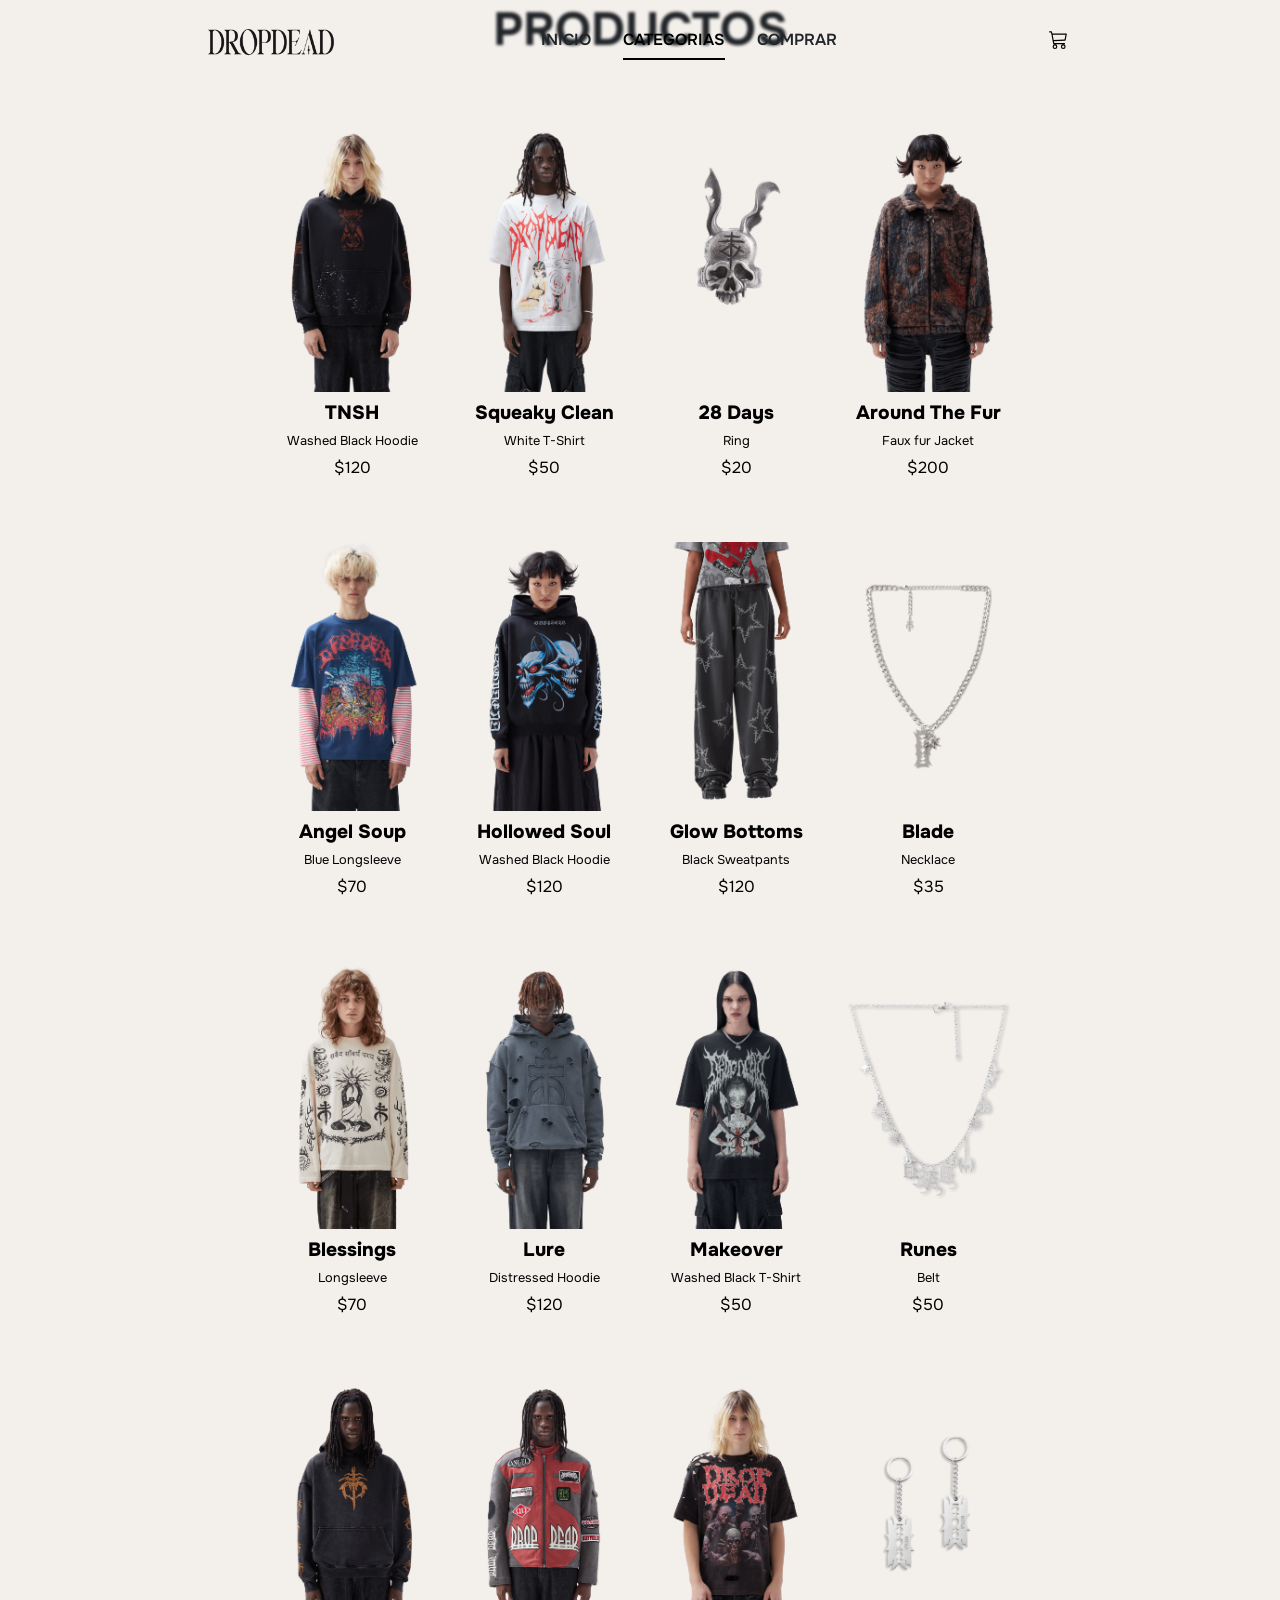
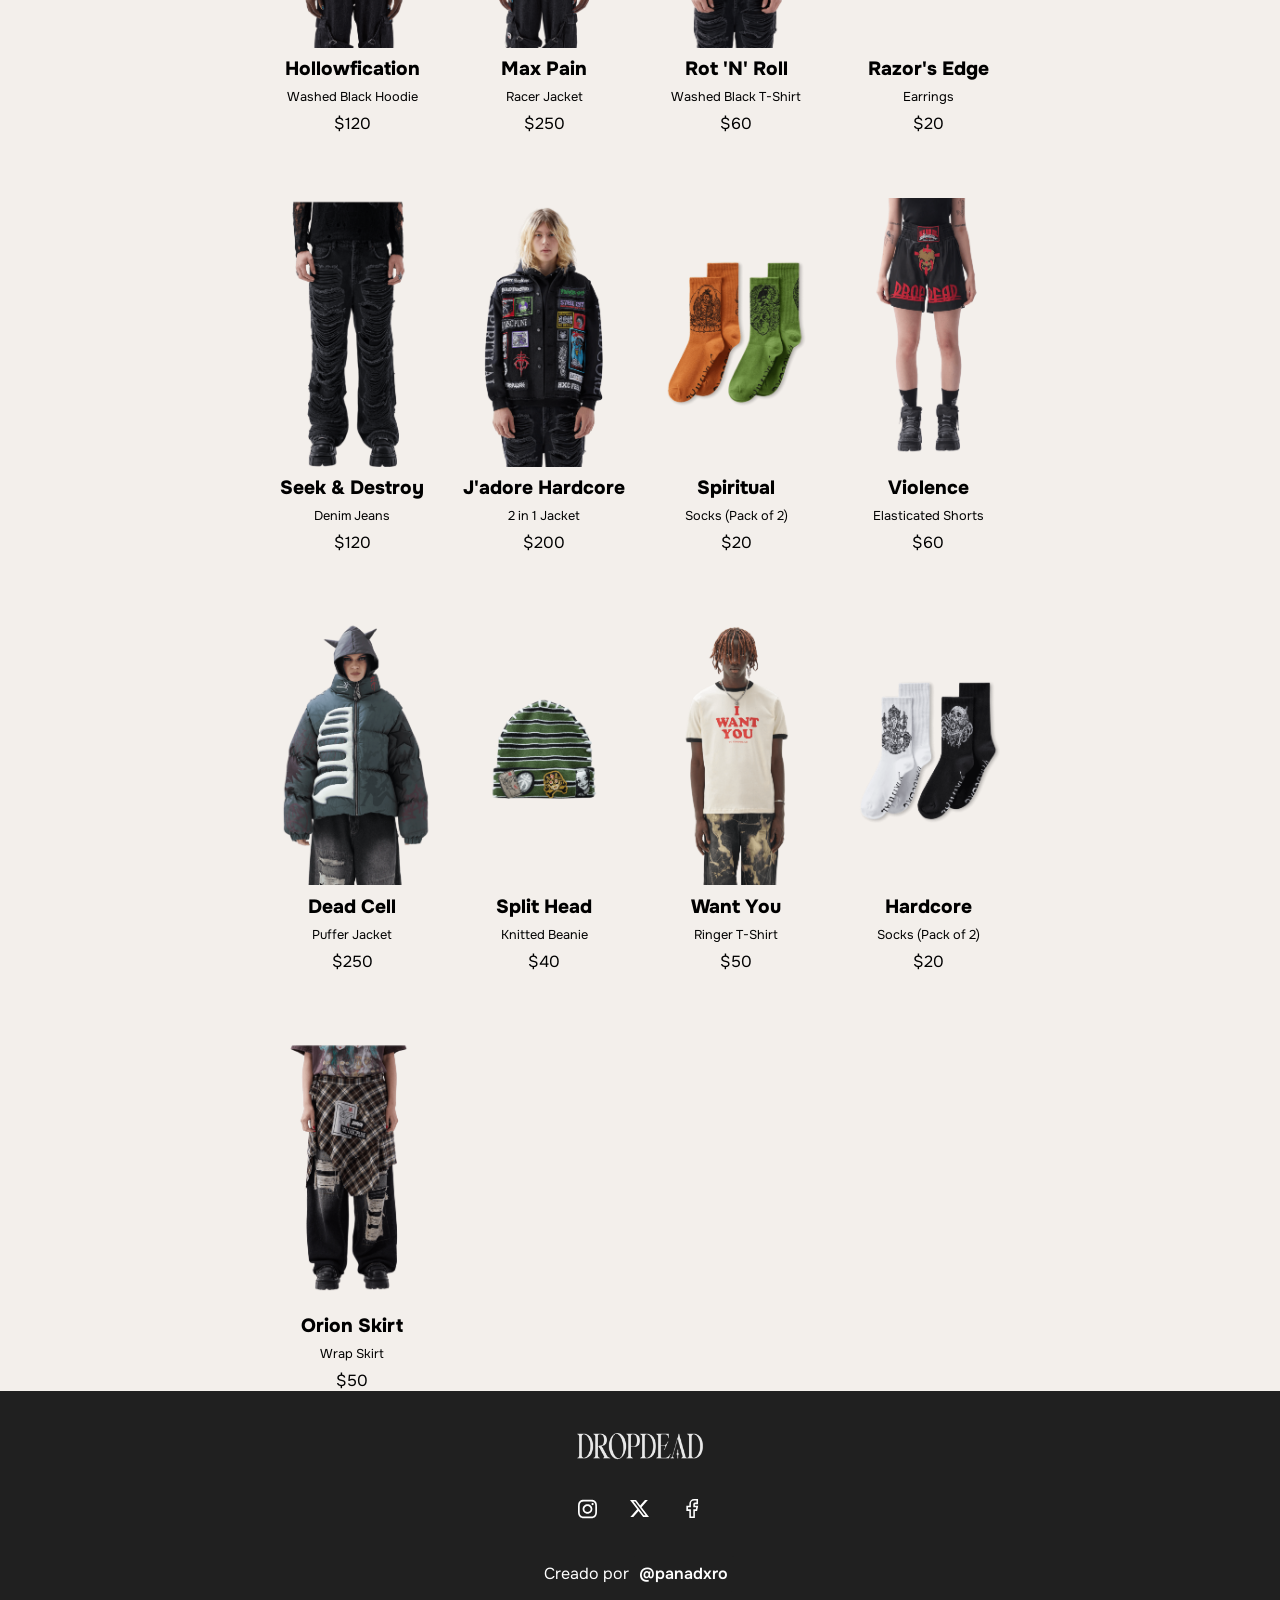
==== commit 3bc2bae1: "-" ====
--- a/categorias.html
+++ b/categorias.html
@@ -111,7 +111,7 @@
                 <button type="button" class="btn-close" data-bs-dismiss="modal" aria-label="Close"></button>
                 <source media="(max-width: 576px)" srcset="./assets/fondos/banner-squeaky-clean.png">
                 <source media="(max-width: 1024px)" srcset="./assets/fondos/banner-hollowfication.png">
-                <img id="banner" src="./assets/fondos/banner-dead-cell.png" alt="">
+                <img id="banner" src="./assets/fondos/banner-dead-cell.png" alt="Banner publicitario">
               </picture>
             </section>
           </div>
--- a/css/style.css
+++ b/css/style.css
@@ -1,8 +1,7 @@
 @import url('https://fonts.googleapis.com/css2?family=Onest:wght@100;400;600;900&display=swap');
-@import url('desktop.css') screen and (min-width:1200px);
-@import url('notebook.css') screen and (min-width:1024px) and (max-width:1199px);
-@import url('tablet.css') screen and (min-width:768px) and (max-width:1023px);
-@import url('mobile.css') screen and (min-width:320px) and (max-width:767px);
+@import url('desktop.css') screen and (min-width:1024px);
+
+@import url('mobile.css') screen and (min-width:320px) and (max-width:1023px);
 *, *::after, *::before {
   padding: 0;
   margin: 0;
@@ -14,7 +13,7 @@
 }
 body {
   position: relative;
-  /* background-color: #f3efeb; */
+  background-color: #f3efeb;
 }
 img, figure {
   width: 100%;
@@ -63,7 +62,15 @@
 a small {
   display: none;
 }
-/* Componentes */
+
+/* Variables */
+:root {
+  --titulo: calc(1.3rem + 2vw);
+  --margin-pc: 20vw;
+  --margin-cel: 1em;
+  --gap-pc: 4em;
+  --gap-cel: 2em;
+}
 .boton {
   background-color: #202020;
   max-width: max-content;
@@ -296,6 +303,8 @@
 }
 .miniportada {
   width: 5em;
+  min-width: 5em;
+  height: 5em;
   aspect-ratio: 1 / 1;
 }
 #pag-comprar .del {
@@ -497,72 +506,15 @@
   background-image: url('/assets/icon/behance.svg');
   background-size: 2rem 2rem;
 }
-/* Presentación */
-.inicio {
-  display: flex;
-  flex-direction: row;
-  justify-content: space-evenly;
-  align-items: center;
-  min-height: 100dvh;
-  margin: 0;
-}
-.inicio article {
-  display: flex;
-  flex-direction: column;
-  justify-content: space-between;
-  width: 30rem;
-  gap: 2em;
-}
-.inicio article p {
-  line-height: 2em;
-  font-weight: 600;
-}
-.inicio h2 {
-  font-size: calc(1.375rem + 1.5vw);
-  text-wrap: pretty;
-}
-.inicio figure {
-  max-width: 20rem;
-}
-/* Nosotros */
-.nosotros {
-  display: flex;
-  flex-direction: column;
-  align-items: center;
-  gap: 2em;
-}
-.nosotros article {
-  display: flex;
-  gap: 2em;
-  align-items: center;
-}
-.nosotros article > p {
-  line-height: 2em;
-  font-size: 1.1em;
-  font-weight: 600;
-}
-.nosotros picture {
-  width: 20vw;
-  overflow: hidden;
-}
-.nosotros picture img {
-  width: 100%;
-}
-.nosotros p {
-  max-width: 30rem;
-}
+
 /* Detalles */
-.detalles {
-  display: flex;
-  flex-direction: column;
-  align-items: center;
-  gap: 3em;
-}
 .detalle-box {
   display: flex;
-  gap: 4em;
-}
-.detalle-box article {
+}
+.detalles > p {
+  text-align: center;
+}
+.detalle-box li {
   display: flex;
   flex-direction: column;
   gap: .5em;
@@ -570,16 +522,14 @@
   min-width: 15rem;
   max-width: 15rem;
 }
-.detalle-box h3 {
-  display: flex;
-  flex-direction: column;
-  align-items: center;
-  gap: 1em;
-}
-.detalles > p {
+.detalle-box p {
+  display: flex;
+  flex-direction: column;
+  align-items: center;
+  gap: .5em;
   text-align: center;
-  line-height: 2em;
-}
+}
+
 .detalles > p a {
   color: green;
   font-weight: 600;
@@ -624,9 +574,6 @@
   max-width: 50rem;
 }
 /* Novedades */
-.novedades {
-  width: 80%;
-}
 .novedades > figure {
   aspect-ratio: 16 / 9;
 }
@@ -638,9 +585,9 @@
   display: flex;
   flex-direction: column;
   align-items: center;
-  gap: 2rem;
 }
 .newsletter p {
+  text-align: center;
   font-weight: 600;
   font-size: 1.1em;
 }
@@ -650,22 +597,23 @@
   justify-content: center;
   align-items: center;
   gap: 2em;
-  max-height: 40rem;
+  width: 100%;
+}
+.form-newsletter legend {
+  display: none;
 }
 .form-newsletter fieldset {
   border: none;
   display: flex;
   flex-direction: column;
   gap: 2em;
-}
-.form-newsletter legend {
-  display: none;
+  width: 100%;
 }
 .form-newsletter div {
   display: flex;
   flex-direction: column;
-  width: 40rem;
-}
+}
+
 .form-newsletter fieldset div label {
   display: none;
 }
@@ -678,7 +626,8 @@
   resize: none;
   height: 8rem;
 }
-.form-newsletter .boton {
+.form-newsletter .boton{
+  min-width: 100%;
   cursor: pointer;
   padding: 0;
 }
@@ -686,7 +635,7 @@
   padding: 1.5em;
   background:none;
   color: white;
-  width: 40rem;
+
   font-weight: bold;
   border: none;
   cursor: pointer;
@@ -722,16 +671,8 @@
   align-items: center;
   gap: 4em;
 }
-.titulo-2 {
-  text-transform: uppercase;
-  font-size: calc(1.325rem + 0.9vw);
-}
 #productos {
   display: grid;
-  grid-template-columns: repeat(4, 1fr);
-  row-gap: 4em;
-  width: 70%;
-  margin: auto;
 }
 .card {
   display: flex;
@@ -740,7 +681,6 @@
   background: none;
   border: none;
   position: relative;
-  /* flex: 1 0 230px; */
 }
 .card a {
   display: flex;
@@ -760,9 +700,6 @@
 }
 .price {
   font-size: 1em !important;
-}
-.card:hover .add {
-  display: block;
 }
 .card > .add {
   display: none;
@@ -778,30 +715,10 @@
   z-index: 1;
 }
 /* Comprar */
-.sect-comprar {
-  display: flex;
-  /* align-items: center; */
-  margin: 0;
-  padding: 5em;
-  min-height: 100vh;
-  justify-content: space-around;
-}
 .sect-comprar .carrito-section {
   height: fit-content;
 }
-.sect-comprar #lista-carrito {
-  width: 35vw;
-  height: fit-content;
-  padding: 0;
-}
-.sect-comprar form {
-  display: flex;
-  flex-direction: column;
-  justify-content: center;
-  align-items: center;
-  gap: 1em;
-  width: 35vw;
-}
+
 .sect-comprar legend {
   font-weight: bold;
 }
@@ -930,17 +847,11 @@
 }
 /* Detalle producto */
 .detalle-producto {
-  margin: auto;
-  padding: 5em;
-  width: 80%;
-  min-height: 100vh;
   display: flex;
   justify-content: space-between;
   gap: 2em;
 }
 .detalle-producto .carousel {
-  width: 65vh;
-  max-width: 65vh;
   display: flex;
   flex-direction: column;
   justify-content: center;
@@ -987,6 +898,11 @@
 .detalle-producto .carousel-indicators .active {
   background-color: black;
 }
+.carousel button {
+  top: auto;
+  bottom: auto;
+}
+
 #infoProducto {
   display: flex;
   flex-direction: column;
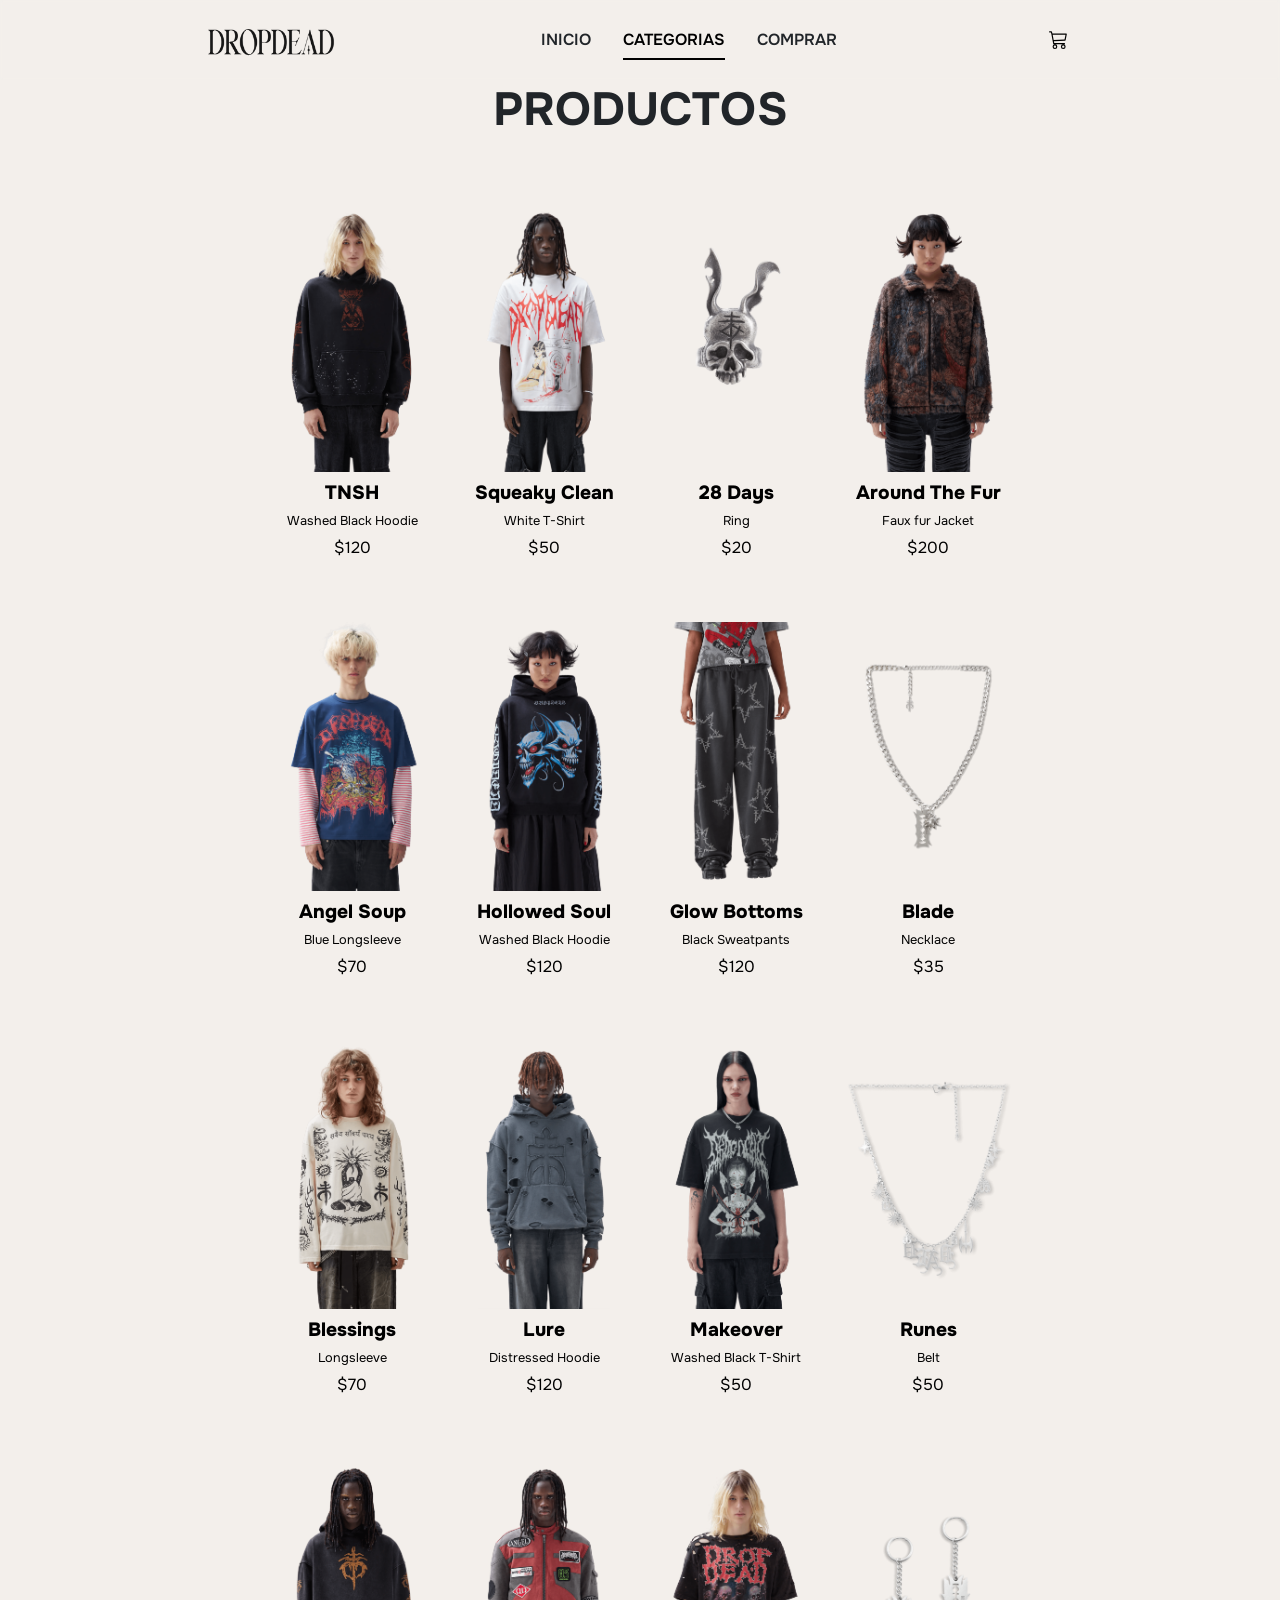
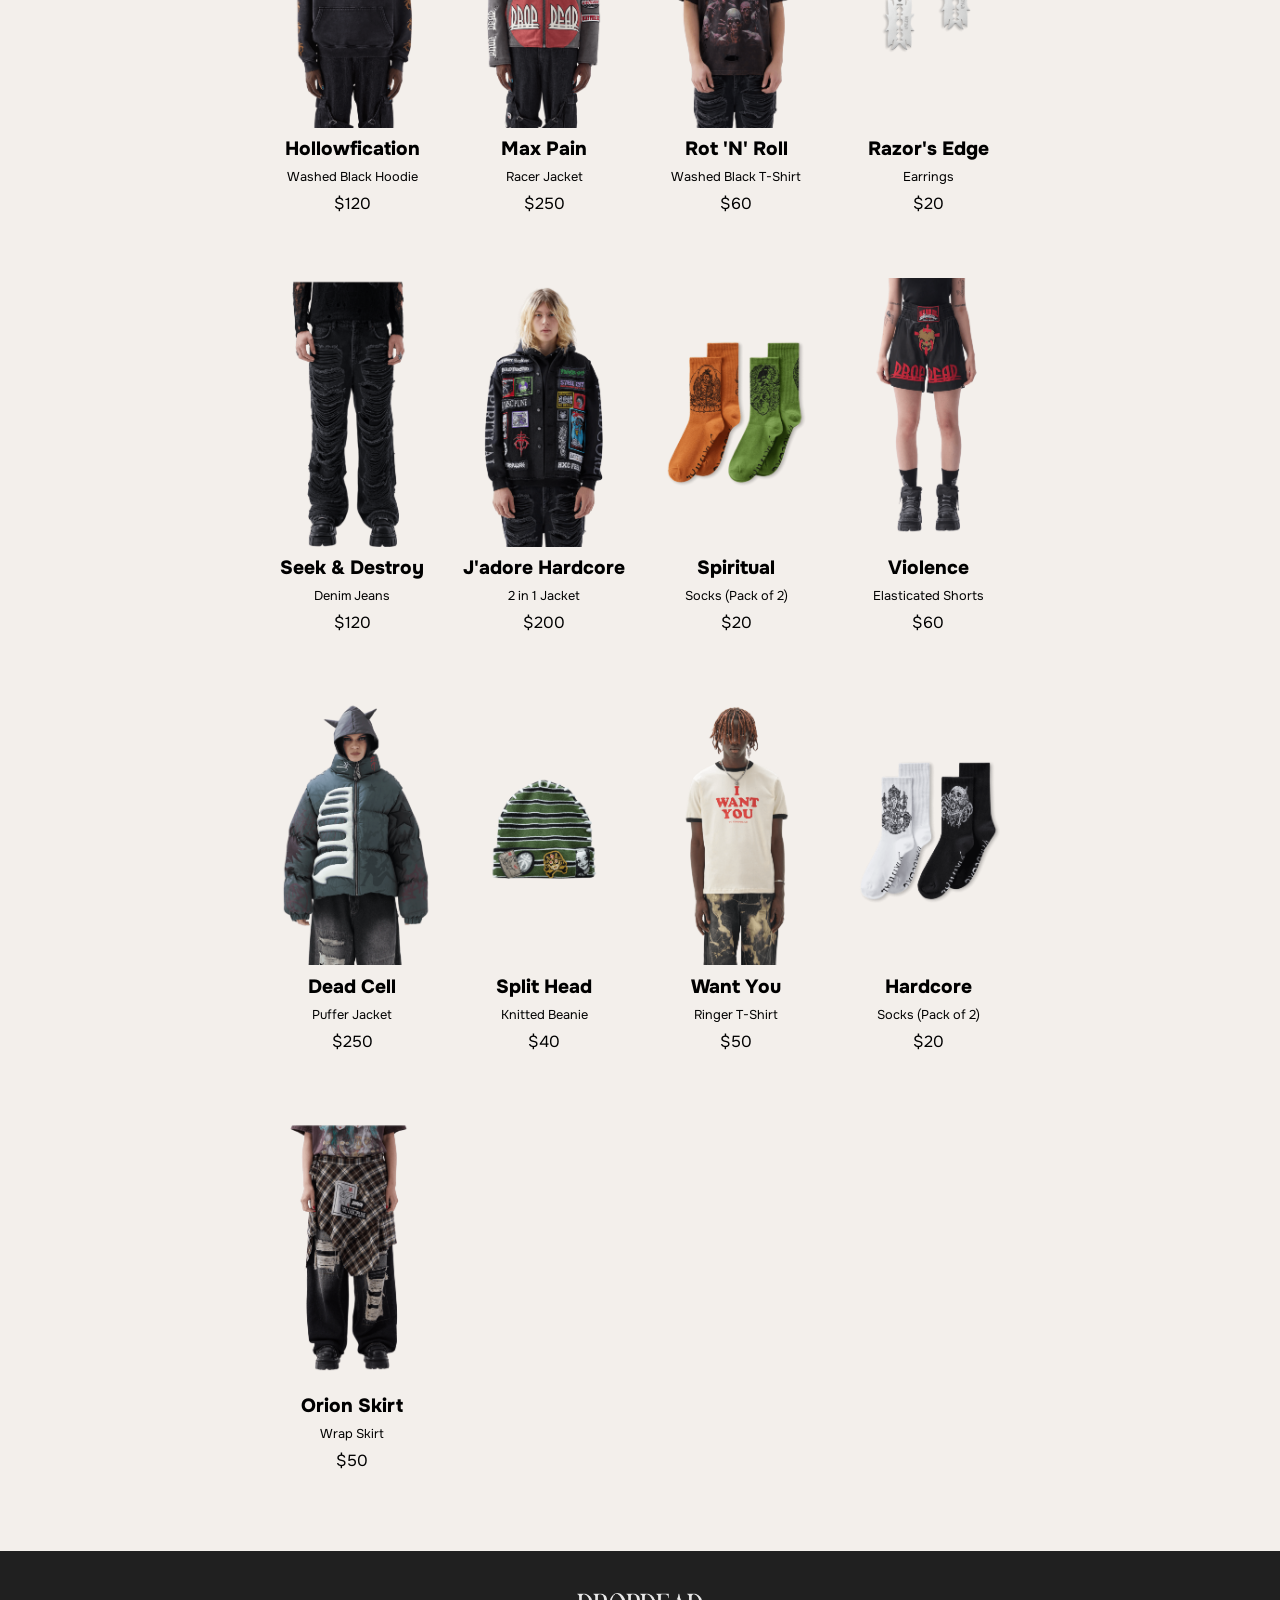
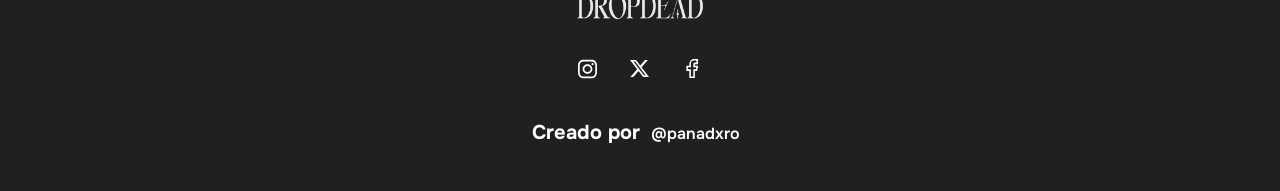
==== commit 5886fd3a: "-" ====
--- a/categorias.html
+++ b/categorias.html
@@ -1,10 +1,10 @@
 <!doctype html>
 <html lang="es">
     <head>
-        <meta charset="utf-8" />
-        <title>DROPDEAD E-COMMERCE</title>
-        <meta name="viewport" content="width=device-width, initial-scale=1.0,user-scalable=no" />
-        <link rel="shortcut icon" href="assets/icon/faviconDrop.png" />
+      <meta charset="utf-8">
+      <title>DROPDEAD E-COMMERCE</title>
+        <meta name="viewport" content="width=device-width, initial-scale=1.0">
+        <link rel="shortcut icon" href="assets/icon/faviconDrop.png">
         <link rel="stylesheet" href="css/bootstrap.css">
         <link rel="stylesheet" href="css/style.css">
     </head>
@@ -42,13 +42,7 @@
           <ul class="ul-list nav-underline" >
             <li><a class="nav-link" href="index.html">INICIO</a></li>
             <li class="dropdown">
-              <a 
-              class="nav-link active" 
-              data-bs-toggle="collapse" 
-              href="#dropdown-menu" 
-              role="button" 
-              aria-expanded="false" 
-              aria-controls="collapseExample">CATEGORIAS</a>
+              <a class="nav-link active" data-bs-toggle="collapse" href="#dropdown-menu" role="button" aria-expanded="false" aria-controls="dropdown-menu">CATEGORIAS</a>
               <ul class="collapse" id="dropdown-menu">
                 <li><a href="categorias.html">TODO</a></li>
                 <li><a href="categorias.html?cat=Remeras">REMERAS</a></li>
@@ -71,13 +65,7 @@
           <small>Carrito</small>
           <span class="badge bg-danger cantidades-carrito">0</span>
         </button>
-        <aside 
-          class="offcanvas offcanvas-end 
-          carrito-section" 
-          tabindex="-1" 
-          id="carritoDesplegable" 
-          aria-labelledby="offcanvasRightLabel"
-          >
+        <aside class="offcanvas offcanvas-end carrito-section" tabindex="-1" id="carritoDesplegable" aria-labelledby="carritoDesplegable">
           <div class="cart-head">
             <button
              type="button"
@@ -92,7 +80,7 @@
           <ul id="lista-carrito">
           </ul>
           <article class="info">
-            <p>TOTAL:<span id="total-carrito"></span></p>
+            <h3>TOTAL:<span id="total-carrito"></span></h3>
             <a class="boton" id="botonCompra" href="comprar.html">Comprar</a>
           </article>
         </aside>
@@ -100,46 +88,49 @@
 
       <main id="pag-categorias">
         <section class="seccion-productos">
-          <h1 class="titulo-2" id="tit-categoria">PRODUCTOS</h1>
+          <h2 class="titulo-2" id="tit-categoria">PRODUCTOS</h2>
           <div id="productos"> 
           </div>
         </section>   
 
-          <div class="modal fade" id="modal-publicidad" tabindex="-1" aria-labelledby="exampleModalCenterTitle" style="display: none;" aria-hidden="true">
-            <section class="modal-dialog modal-lg modal-dialog-centered">
-              <picture class="modal-content">
-                <button type="button" class="btn-close" data-bs-dismiss="modal" aria-label="Close"></button>
+        <div class="modal fade" id="modal-publicidad" tabindex="-1" aria-labelledby="modal-publicidad" 
+        aria-hidden="true">
+          <div class="modal-dialog modal-lg modal-dialog-centered">
+            <div class="modal-content">
+              <button type="button" class="btn-close" data-bs-dismiss="modal" aria-label="Close"></button>
+              <picture>
                 <source media="(max-width: 576px)" srcset="./assets/fondos/banner-squeaky-clean.png">
                 <source media="(max-width: 1024px)" srcset="./assets/fondos/banner-hollowfication.png">
                 <img id="banner" src="./assets/fondos/banner-dead-cell.png" alt="Banner publicitario">
               </picture>
-            </section>
+            </div>
           </div>
+        </div>
           
-          <div class="modal fade" id="modalAutor" tabindex="-1" aria-labelledby="exampleModalCenterTitle" style="display: none;" aria-hidden="true">
-            <section class="modal-dialog modal-lg modal-dialog-centered">
+          <div class="modal fade" id="modalAutor" tabindex="-1" aria-labelledby="modalAutor" style="display: none;" aria-hidden="true">
+            <div class="modal-dialog modal-lg modal-dialog-centered">
               <div class="modal-content">
-                <section class="modal-body">
+                <div class="modal-body">
                   <article class="datosAutor">
                     <h3>PANADERO LUCAS</h3>
                     <a class="link-correo" href="mailto:lucasn.panadero@gmail.com">Contactame por correo</a>
                     <p>Final de Programación I e Interacción con Dispositivos Móviles</p>
                     <p>Programación y Diseño Web DWT2AP 2024</p>
                     <ul>
-                      <li><a href="https://www.linkedin.com/in/panadxro" target="_blank" class="icon a-linkedin"><small class="d-none">Linkedin</small></a></li>
-                      <li><a href="https://github.com/panadxro" target="_blank" class="icon a-github"><small class="d-none">Github</small></a></li>
-                      <li><a href="https://www.behance.net/panadxro" target="_blank" class="icon a-behance"><small class="d-none">Behance</small></a></li>
+                      <li><a href="https://www.linkedin.com/in/panadxro" target="_blank" class="icon a-linkedin"><small>Linkedin</small></a></li>
+                      <li><a href="https://github.com/panadxro" target="_blank" class="icon a-github"><small>Github</small></a></li>
+                      <li><a href="https://www.behance.net/panadxro" target="_blank" class="icon a-behance"><small>Behance</small></a></li>
                     </ul>
                   </article>
                   <figure>
                     <img title="Lucas Panadero" src="assets/fondos/profile.jpg" alt="Foto de perfil de Lucas Panadero">
                   </figure>
-                </section>
+                </div>
                 <div class="modal-footer">
                   <button type="button" data-bs-dismiss="modal">Close</button>
                 </div>
               </div>
-            </section>
+            </div>
           </div>
         </main>
 
@@ -151,7 +142,7 @@
         <li><a href="https://www.facebook.com/DROPDEADOFFICIAL/" target="_blank" class="icon a-fb"><small class="d-none">Facebook</small></a></li>
       </ul>
       <article>
-        <p>Creado por</p>
+        <h5>Creado por</h5>
         <button type="button" data-bs-toggle="modal" data-bs-target="#modalAutor">@panadxro</button>
       </article>
     </footer>  
--- a/css/style.css
+++ b/css/style.css
@@ -100,7 +100,6 @@
   z-index: 2;
   backdrop-filter: blur(.1rem);
   display: flex;
-  justify-content: space-evenly;
   align-items: center;
   height: 5rem;
   transition: background-color .3s ease, filter .3s ease-in-out;
@@ -245,6 +244,9 @@
   position: relative;
   padding: 1em;
 }
+#pag-comprar aside {
+  height: auto;
+}
 .cart-head {
   display: flex;
   flex-direction: row;
@@ -414,7 +416,7 @@
   height: 2rem;
   width: 2rem;
 }
-footer p {
+footer h5 {
   display: inline;
 }
 footer button {
@@ -906,10 +908,8 @@
 #infoProducto {
   display: flex;
   flex-direction: column;
+  justify-content: center;
   gap: .5em;
-  padding-block: 4em;
-  width: 100vh;
-  max-width: 100vh;
 }
 #cat-producto {
   color: white;
@@ -925,5 +925,4 @@
 }
 #precio-producto {
   font-weight: bold;
-  font-size: calc(1rem + 0.6vw);
 }
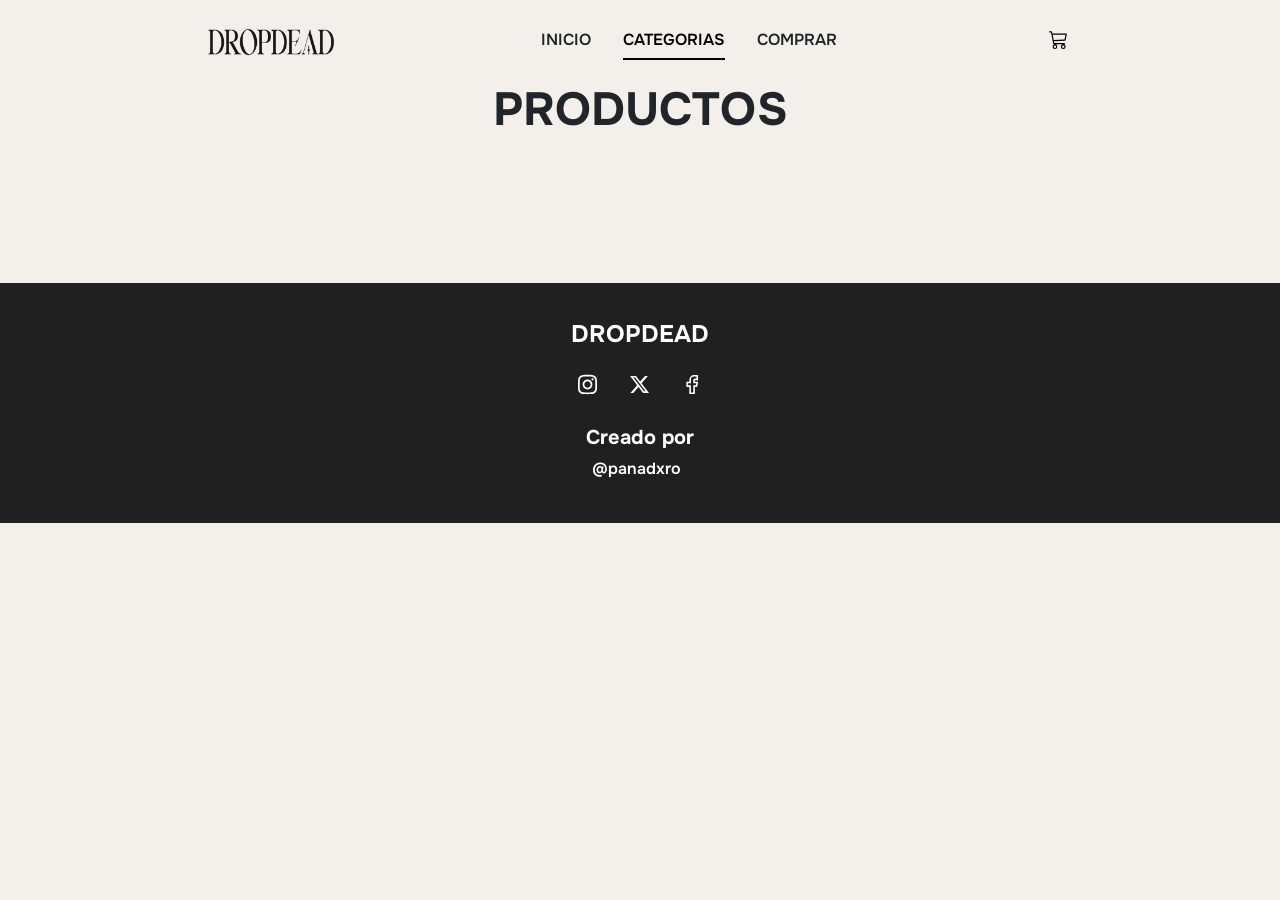
==== commit b120c318: "-" ====
--- a/categorias.html
+++ b/categorias.html
@@ -80,7 +80,7 @@
           <ul id="lista-carrito">
           </ul>
           <article class="info">
-            <h3>TOTAL:<span id="total-carrito"></span></h3>
+            <p>TOTAL:<span class="icon" id="total-carrito">Total</span></p>
             <a class="boton" id="botonCompra" href="comprar.html">Comprar</a>
           </article>
         </aside>
--- a/css/style.css
+++ b/css/style.css
@@ -394,7 +394,7 @@
   align-items: center;
   justify-content: space-around;
 }
-footer h4 a {
+footer h2 a {
   background: url(../assets/icon/NEW_SITE_LOGO_BLACK_220x.png) no-repeat center center;
   filter: invert(100%);
   height: 2rem;
@@ -416,7 +416,7 @@
   height: 2rem;
   width: 2rem;
 }
-footer h5 {
+footer p {
   display: inline;
 }
 footer button {
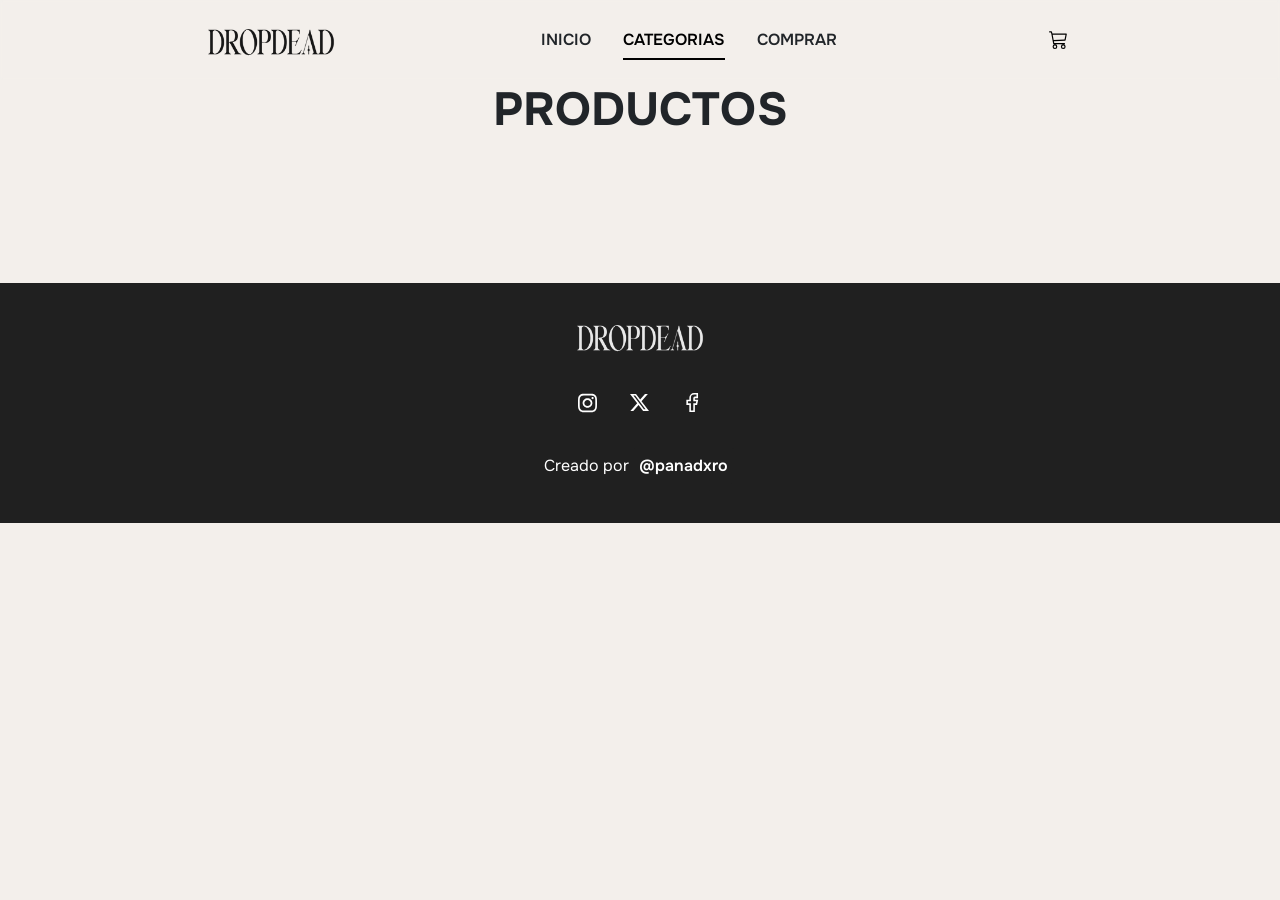
==== commit c8498265: "-" ====
--- a/categorias.html
+++ b/categorias.html
@@ -2,7 +2,7 @@
 <html lang="es">
     <head>
       <meta charset="utf-8">
-      <title>DROPDEAD E-COMMERCE</title>
+      <title>DROPDEAD - Ecommerce</title>
         <meta name="viewport" content="width=device-width, initial-scale=1.0">
         <link rel="shortcut icon" href="assets/icon/faviconDrop.png">
         <link rel="stylesheet" href="css/bootstrap.css">
@@ -134,18 +134,18 @@
           </div>
         </main>
 
-    <footer>
-      <h4><a href="index.html">DROPDEAD</a></h4>
-      <ul>
-        <li><a href="https://www.instagram.com/dropdeadofficial" target="_blank" class="icon a-insta"><small class="d-none">Instagram</small></a></li>
-        <li><a href="https://twitter.com/DropDeadUK" target="_blank" class="icon a-tw"><small class="d-none">Twitter</small></a></li>
-        <li><a href="https://www.facebook.com/DROPDEADOFFICIAL/" target="_blank" class="icon a-fb"><small class="d-none">Facebook</small></a></li>
-      </ul>
-      <article>
-        <h5>Creado por</h5>
-        <button type="button" data-bs-toggle="modal" data-bs-target="#modalAutor">@panadxro</button>
-      </article>
-    </footer>  
+        <footer>
+          <h2><a href="index.html">DROPDEAD</a></h2>
+          <ul>
+            <li><a href="https://www.instagram.com/dropdeadofficial" target="_blank" class="icon a-insta"><small>Instagram</small></a></li>
+            <li><a href="https://twitter.com/DropDeadUK" target="_blank" class="icon a-tw"><small>Twitter</small></a></li>
+            <li><a href="https://www.facebook.com/DROPDEADOFFICIAL/" target="_blank" class="icon a-fb"><small>Facebook</small></a></li>
+          </ul>
+          <article>
+            <p>Creado por</p>
+            <button type="button" data-bs-toggle="modal" data-bs-target="#modalAutor">@panadxro</button>
+          </article>
+        </footer>  
     <script src="js/bootstrap.bundle.min.js"></script>
     <script src="js/parcial.js"></script>
   </body>
